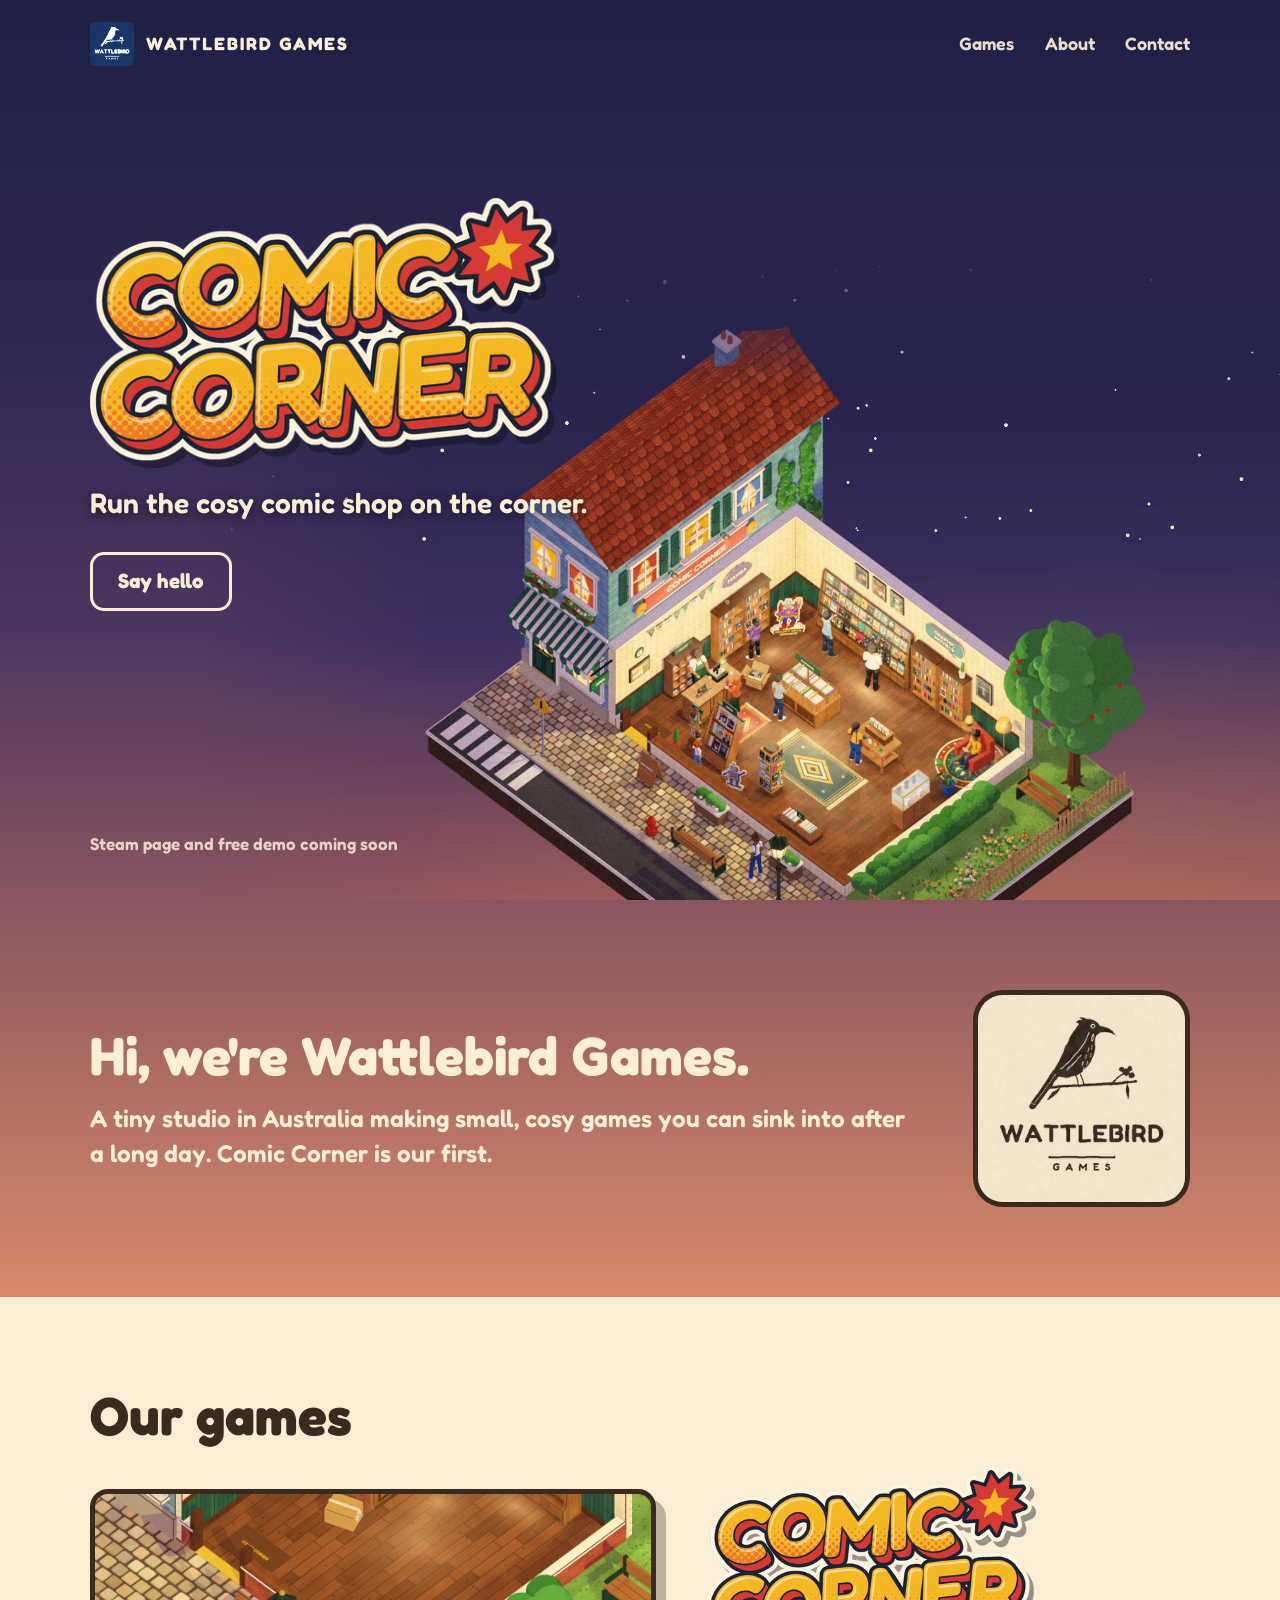
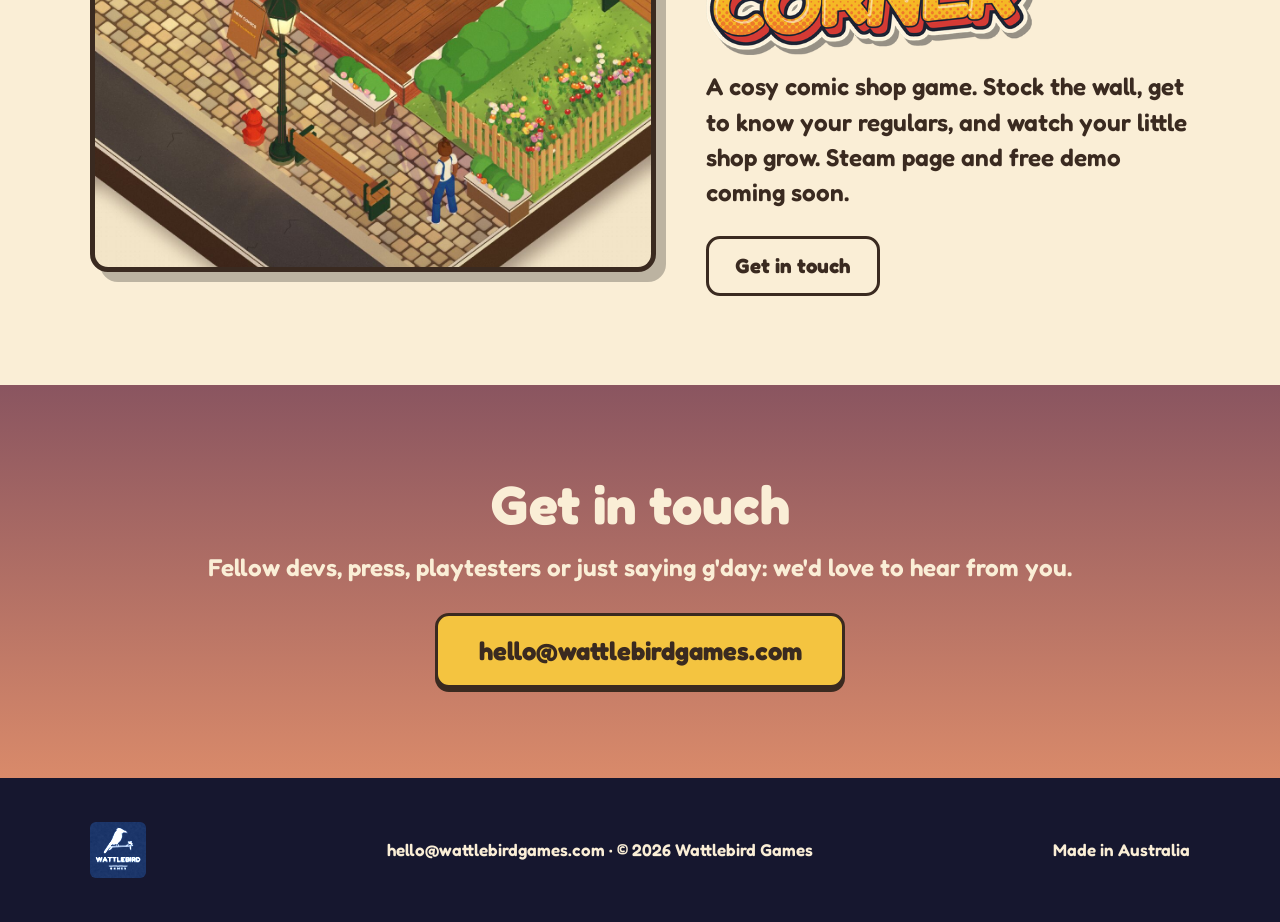
==== index.html @ 13a26b25 "Launch home page for wattlebirdgames.com Co-Authored-By: Claude Opus 5.5 <noreply@anthropic.com> Cla" ====
<!doctype html>
<html lang="en-AU">
<head>
<meta charset="utf-8"><meta name="viewport" content="width=device-width,initial-scale=1"><meta name="theme-color" content="#1e2044">
<title>Wattlebird Games</title>
<meta name="description" content="Wattlebird Games is a tiny studio in Australia making small, cosy games. Our first is Comic Corner, a cosy comic shop game.">
<meta property="og:title" content="Wattlebird Games"><meta property="og:description" content="Small, cosy games from a tiny studio in Australia."><meta property="og:image" content="https://wattlebirdgames.com/img/dusk.jpg">
<link rel="icon" href="img/favicon.png"><link rel="stylesheet" href="css/site.css">
</head>
<body>
<a class="skip" href="#main">Skip to content</a>
<nav class="top" aria-label="Main">
  <a class="brand" href="index.html"><img src="img/mark.png" alt=""><span>WATTLEBIRD GAMES</span></a>
  <div class="links"><a href="#games">Games</a><a href="#about">About</a><a class="hide-sm" href="#" data-discord>Discord</a><a href="#contact">Contact</a></div>
</nav>
<header class="hero">
  <div class="t">
    <img class="logo" src="img/cc-logo.png" alt="Comic Corner" width="480" height="276">
    <p>Run the cosy comic shop on the corner.</p>
    <div class="btns"><a class="btn" href="#" data-discord>Join our Discord</a><a class="btn ghost" href="mailto:hello@wattlebirdgames.com">Say hello</a></div>
  </div>
  <img class="art" src="img/dusk.jpg" alt="The Comic Corner shop at dusk, cut away to show customers browsing inside" width="1600" height="900">
  <div class="note">Steam page and free demo coming soon</div>
</header>
<main id="main">
<section class="warm" id="about">
  <div class="about wide">
    <div><h2>Hi, we're Wattlebird Games.</h2><p class="lead">A tiny studio in Australia making small, cosy games you can sink into after a long day. Comic Corner is our first.</p></div>
    <img class="badge" src="img/mark.png" alt="Wattlebird Games logo" width="256" height="256">
  </div>
</section>
<section class="cream" id="games">
  <div class="wide">
    <h2>Our games</h2>
    <div class="game-card">
      <div class="frame"><img src="img/ours-street.jpg" alt="The street corner outside the shop" loading="lazy"></div>
      <div class="info">
        <img class="logo" src="img/cc-logo.png" alt="Comic Corner" loading="lazy">
        <p class="lead">A cosy comic shop game. Stock the wall, get to know your regulars, and watch your little shop grow. Steam page and free demo coming soon.</p>
        <div class="btns"><a class="btn" href="#" data-discord>Follow along on Discord</a><a class="btn ghost-ink" href="mailto:hello@wattlebirdgames.com">Get in touch</a></div>
      </div>
    </div>
  </div>
</section>
<section class="warm" id="contact">
  <div class="wide cta">
    <h2>Get in touch</h2>
    <p class="lead">Fellow devs, press, playtesters or just saying g'day: we'd love to hear from you.</p>
    <div class="btns" style="justify-content:center"><a class="btn big" href="mailto:hello@wattlebirdgames.com">hello@wattlebirdgames.com</a><a class="btn ghost big" href="#" data-discord>Discord</a></div>
  </div>
</section>
</main>
<footer>
  <img src="img/mark.png" alt="Wattlebird Games">
  <span><a href="mailto:hello@wattlebirdgames.com">hello@wattlebirdgames.com</a> · © <span data-year>2026</span> Wattlebird Games</span>
  <span>Made in Australia</span>
</footer>
<script src="js/site.js"></script>
</body>
</html>
---- css/site.css ----
/* Wattlebird Games website — look A "Night on the corner" */
@font-face{font-family:Fr;src:url(../fonts/Fredoka-SemiBold.ttf) format("truetype");font-display:swap}
@font-face{font-family:FrB;src:url(../fonts/Fredoka-Bold.ttf) format("truetype");font-display:swap}

:root{
  --cream:#FAEED6; --yel:#F4C440; --ink:#3A2A20;
  --night:#1e2044; --night2:#2f2853; --plum:#4c365f; --rose:#96565c; --peach:#d98a6a;
  --foot:#16172f;
  --pad:clamp(20px,7vw,120px);
}
*{box-sizing:border-box;margin:0;padding:0}
html{scroll-behavior:smooth;-webkit-text-size-adjust:100%}
body{font-family:Fr,system-ui,sans-serif;background:var(--night);color:var(--cream);line-height:1.4;overflow-x:hidden}
img{max-width:100%;height:auto;display:block}
a{color:inherit}
.skip{position:absolute;left:-999px;top:8px;background:var(--yel);color:var(--ink);padding:8px 14px;border-radius:10px;z-index:9}
.skip:focus{left:8px}

/* Buttons */
.btn{display:inline-block;font-family:FrB;font-size:clamp(17px,1.6vw,22px);padding:.6em 1.25em;border-radius:14px;
  background:var(--yel);color:var(--ink);border:3px solid var(--ink);text-decoration:none;
  box-shadow:0 4px 0 var(--ink);transition:transform .12s ease,box-shadow .12s ease}
.btn:hover{transform:translateY(-2px);box-shadow:0 6px 0 var(--ink)}
.btn:active{transform:translateY(2px);box-shadow:0 2px 0 var(--ink)}
.btn:focus-visible,a:focus-visible{outline:3px solid var(--yel);outline-offset:3px}
.btn.ghost{background:transparent;color:var(--cream);border-color:var(--cream);box-shadow:none}
.btn.ghost-ink{background:transparent;box-shadow:none}
.btn.big{font-size:clamp(20px,2vw,28px);padding:.65em 1.6em}
.btns{display:flex;flex-wrap:wrap;gap:12px}

/* Nav */
nav.top{position:absolute;inset:0 0 auto 0;z-index:5;display:flex;justify-content:space-between;align-items:center;
  gap:16px;padding:22px var(--pad);font-size:clamp(15px,1.4vw,20px)}
nav.top .brand{display:flex;align-items:center;gap:12px;font-family:FrB;letter-spacing:2px;text-decoration:none;white-space:nowrap}
nav.top .brand img{height:44px;width:44px;border-radius:6px;filter:invert(1) brightness(2)}
nav.top .links{display:flex;align-items:center;gap:clamp(14px,2.4vw,34px)}
nav.top .links a{text-decoration:none;opacity:.92}
nav.top .links a:hover{opacity:1;text-decoration:underline;text-underline-offset:4px}
nav.top .links .btn{font-size:16px;padding:7px 14px;box-shadow:0 3px 0 var(--ink);opacity:1}
nav.top .links .btn:hover{text-decoration:none}

/* Hero */
.hero{position:relative;min-height:min(900px,100vh);
  background:linear-gradient(#1f1f45 0%,#2f2853 38%,#4c365f 70%,#8a5560 100%);overflow:hidden}
.hero .art{position:absolute;right:-6vw;bottom:0;width:min(1380px,90vw);
  --mx:linear-gradient(90deg,transparent 0,#000 20%);--my:linear-gradient(transparent 0,#000 22%);
  -webkit-mask-image:var(--mx),var(--my);mask-image:var(--mx),var(--my);-webkit-mask-composite:source-in;mask-composite:intersect}
.hero .t{position:relative;z-index:2;padding:clamp(150px,22vh,220px) var(--pad) 0;max-width:calc(520px + 2 * var(--pad))}
.hero .logo{width:min(470px,100%)}
.hero p{font-size:clamp(22px,2.2vw,30px);margin:16px 0 28px;text-shadow:0 2px 10px #0008}
.hero .note{position:absolute;left:var(--pad);bottom:44px;font-size:17px;opacity:.85;z-index:2}

/* Sections */
section{padding:clamp(56px,7vw,90px) var(--pad);position:relative}
.warm{background:linear-gradient(#8a5560,#d98a6a)}
.cream{background:var(--cream);color:var(--ink)}
h2{font-family:FrB;font-size:clamp(34px,4.2vw,56px);line-height:1.1;margin-bottom:16px}
h3{font-family:FrB;font-size:clamp(28px,3vw,40px);line-height:1.15;margin-bottom:10px}
.lead{font-size:clamp(18px,1.9vw,26px);line-height:1.45;max-width:880px}
.frame{border:5px solid var(--ink);border-radius:18px;overflow:hidden;box-shadow:10px 10px 0 #00000040;background:var(--ink)}
.frame img{width:100%;height:100%;object-fit:cover}
.wide{max-width:1200px;margin:0 auto}

/* Home: about + games */
.about{display:flex;gap:clamp(30px,5vw,70px);align-items:center}
.about > div{flex:1}
.about .badge{width:clamp(150px,17vw,230px);border-radius:30px;border:5px solid var(--ink);flex:none}
.game-card{display:flex;gap:clamp(28px,4vw,50px);align-items:center;margin-top:20px}
.game-card .frame{flex:1.15;aspect-ratio:620/420}
.game-card .info{flex:1}
.game-card .info .logo{width:min(330px,80%)}
.game-card .info .lead{margin:14px 0 26px}

/* Game page */
.trailer{position:relative;max-width:1000px;margin:0 auto;aspect-ratio:16/9}
.trailer img{filter:brightness(.75)}
.trailer .play{position:absolute;left:50%;top:50%;transform:translate(-50%,-50%);width:clamp(76px,9vw,120px);aspect-ratio:1;
  border-radius:50%;background:var(--yel);border:5px solid var(--ink);display:grid;place-items:center;color:var(--ink);font-size:clamp(30px,3.6vw,50px);padding-left:.12em}
.cap{font-size:clamp(16px,1.6vw,22px);margin-top:14px;text-align:center}
.three{display:grid;grid-template-columns:repeat(3,1fr);gap:28px;margin-top:30px}
.three .frame{aspect-ratio:16/9;background:var(--cream)}
.feat{display:flex;gap:clamp(28px,4.5vw,60px);align-items:center;margin:clamp(36px,5vw,50px) 0}
.feat.flip{flex-direction:row-reverse}
.feat .frame{flex:1.3;aspect-ratio:640/380}
.feat > div:last-child{flex:1}
.cta{text-align:center}
.cta .logo{width:min(380px,80%);margin:0 auto}
.cta .lead{margin:14px auto 28px}

/* Footer */
footer{background:var(--foot);padding:44px var(--pad);display:flex;justify-content:space-between;align-items:center;gap:20px;font-size:17px;flex-wrap:wrap}
footer img{height:56px;width:56px;border-radius:6px;filter:invert(1) brightness(2)}
footer a{text-decoration:none}
footer a:hover{text-decoration:underline}

@media (max-width:1250px) and (min-width:1001px){.hero .art{width:80vw;right:-8vw}}
/* Tablet */
@media (max-width:1000px){
  .hero{min-height:0;padding-bottom:0}
  .hero .t{max-width:none;padding-top:120px}
  .hero .art{position:relative;width:100%;aspect-ratio:4/3;object-fit:cover;object-position:58% 85%;margin-top:10px;--mx:linear-gradient(90deg,transparent 0,#000 12%,#000 88%,transparent);--my:linear-gradient(transparent 0,#000 20%)}
  .hero .note{position:relative;left:auto;bottom:auto;padding:0 var(--pad) 26px;margin-top:-8px}
}
/* Phone */
@media (max-width:720px){
  nav.top{padding:16px 20px}
  nav.top .brand span{display:none}
  nav.top .links{gap:16px;font-size:15px}
  nav.top .links .hide-sm{display:none}
  .hero .t{padding-top:96px;text-align:center}
  .hero .logo{margin:0 auto;width:min(340px,90%)}
  .hero .btns{justify-content:center}
  .hero .note{text-align:center}
  .about{flex-direction:column-reverse;text-align:center}
  .about .badge{width:120px;border-radius:20px;border-width:4px}
  .about .lead{margin:0 auto}
  .game-card,.feat,.feat.flip{flex-direction:column;align-items:stretch}
  .game-card .frame,.feat .frame{flex:none;width:100%}
  .three{grid-template-columns:1fr;gap:22px}
  .frame{box-shadow:6px 6px 0 #00000040;border-width:4px}
  footer{flex-direction:column;text-align:center}
}
@media (prefers-reduced-motion:reduce){*{transition:none!important;scroll-behavior:auto!important}}
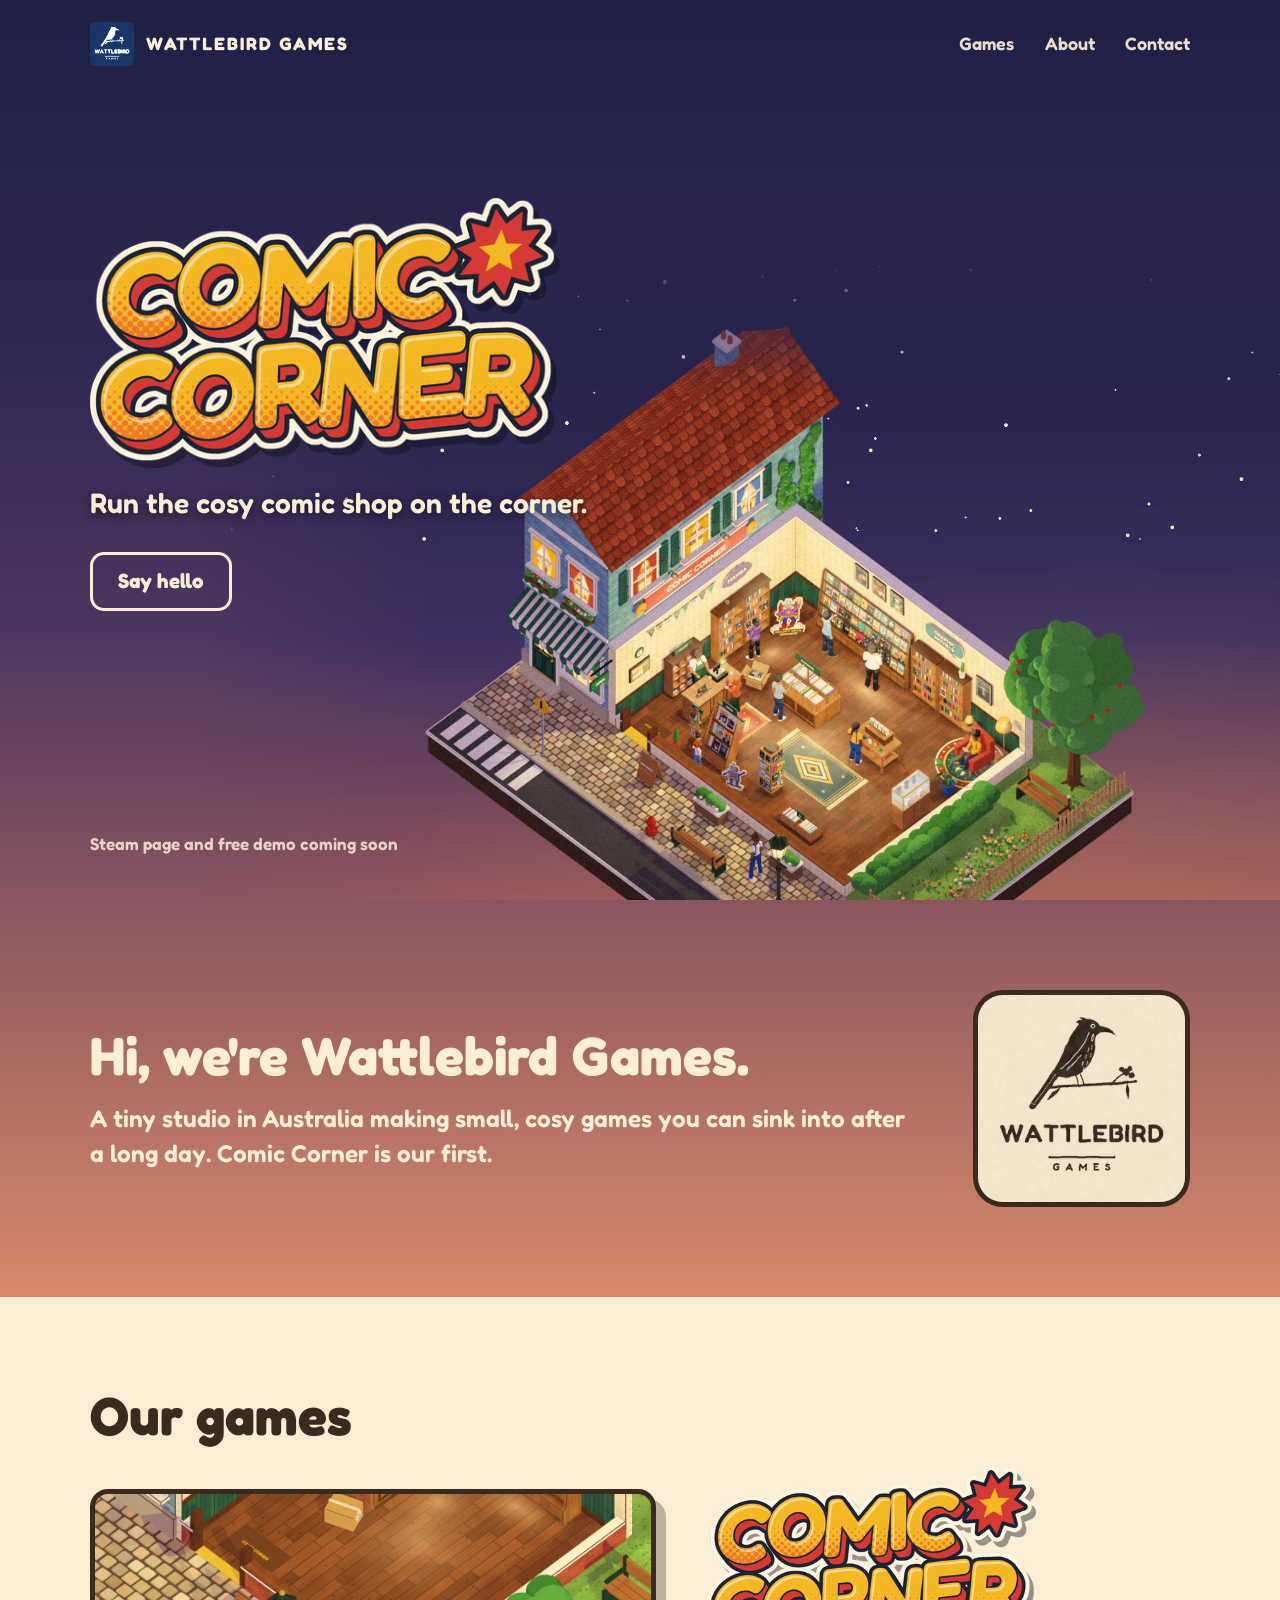
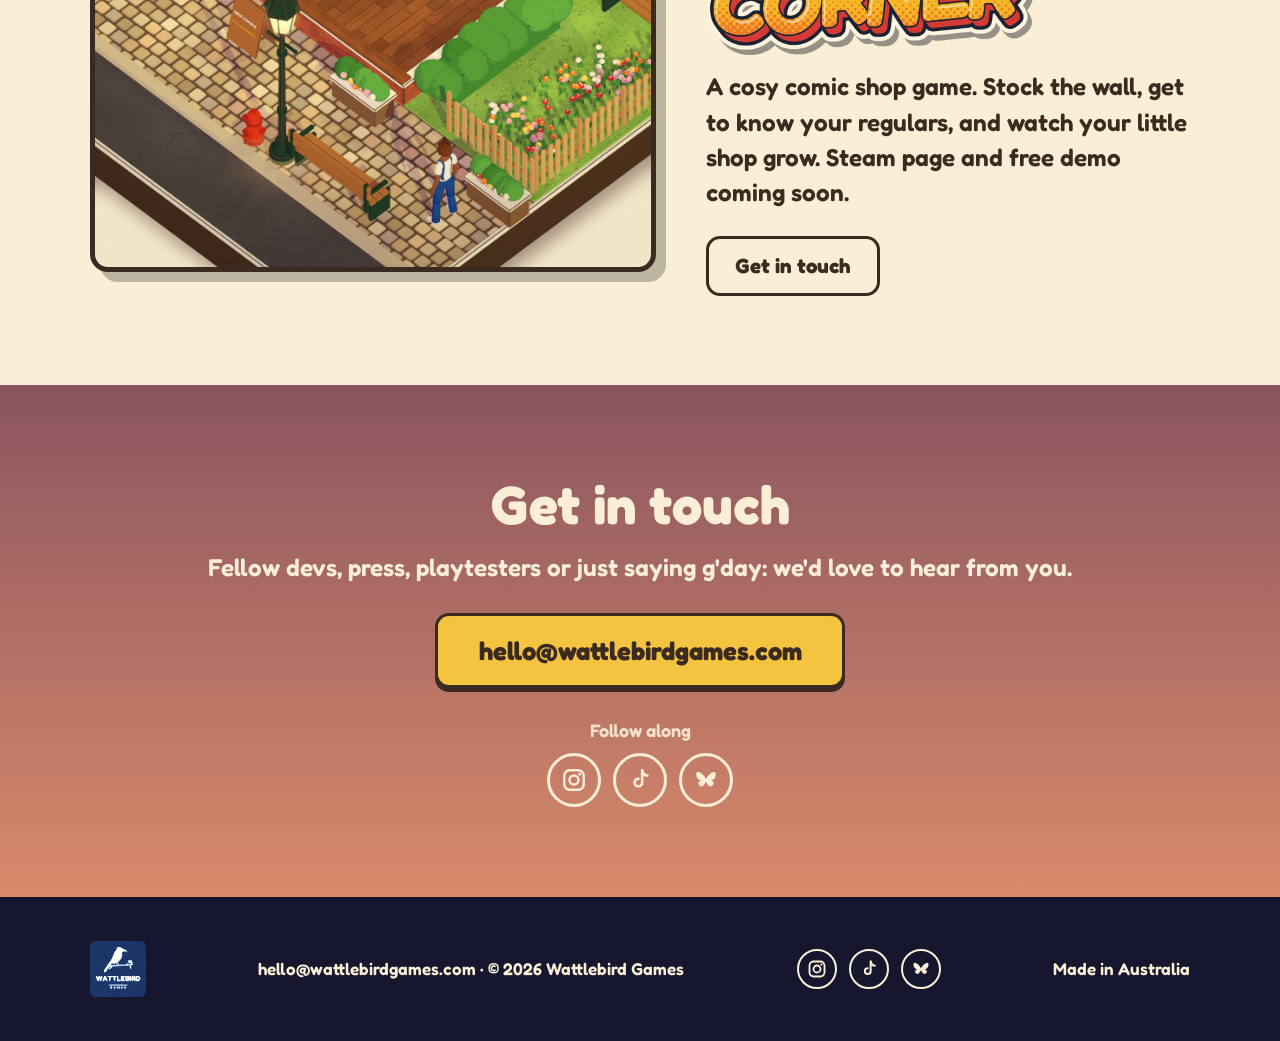
==== commit 2089a85f: "Add Instagram, TikTok and Bluesky links Co-Authored-By: Claude Opus 5.5 <noreply@anthropic.com> Clau" ====
--- a/index.html
+++ b/index.html
@@ -47,12 +47,15 @@
     <h2>Get in touch</h2>
     <p class="lead">Fellow devs, press, playtesters or just saying g'day: we'd love to hear from you.</p>
     <div class="btns" style="justify-content:center"><a class="btn big" href="mailto:hello@wattlebirdgames.com">hello@wattlebirdgames.com</a><a class="btn ghost big" href="#" data-discord>Discord</a></div>
+    <p class="follow">Follow along</p>
+    <div class="socials big"><a href="https://www.instagram.com/wattlebirdgames/" target="_blank" rel="noopener" aria-label="Wattlebird Games on Instagram" title="Instagram"><svg viewBox="0 0 24 24" aria-hidden="true"><rect x="3" y="3" width="18" height="18" rx="5" fill="none" stroke="currentColor" stroke-width="2.2"/><circle cx="12" cy="12" r="4.2" fill="none" stroke="currentColor" stroke-width="2.2"/><circle cx="17.3" cy="6.7" r="1.3" fill="currentColor"/></svg></a><a href="https://www.tiktok.com/@wattlebirdgames" target="_blank" rel="noopener" aria-label="Wattlebird Games on TikTok" title="TikTok"><svg viewBox="0 0 24 24" aria-hidden="true"><path d="M14 3v11.5a3.5 3.5 0 1 1-3.5-3.5" fill="none" stroke="currentColor" stroke-width="2.4" stroke-linecap="round"/><path d="M14 3c.4 2.8 2.2 4.6 5 5" fill="none" stroke="currentColor" stroke-width="2.4" stroke-linecap="round"/></svg></a><a href="https://bsky.app/profile/wattlebirdgames.bsky.social" target="_blank" rel="noopener" aria-label="Wattlebird Games on Bluesky" title="Bluesky"><svg viewBox="0 0 24 24" aria-hidden="true"><path d="M12 11C10 7 6.5 4.5 4.5 4.5 3 4.5 3 6 3 7c0 1.5.8 5 4.5 5.5C5 13 4 15 6 17c2.5 2.5 4.5-.5 6-3.5 1.5 3 3.5 6 6 3.5 2-2 1-4-1.5-4.5C20.2 12 21 8.5 21 7c0-1 0-2.5-1.5-2.5-2 0-5.5 2.5-7.5 6.5z" fill="currentColor"/></svg></a></div>
   </div>
 </section>
 </main>
 <footer>
   <img src="img/mark.png" alt="Wattlebird Games">
   <span><a href="mailto:hello@wattlebirdgames.com">hello@wattlebirdgames.com</a> · © <span data-year>2026</span> Wattlebird Games</span>
+  <div class="socials"><a href="https://www.instagram.com/wattlebirdgames/" target="_blank" rel="noopener" aria-label="Wattlebird Games on Instagram" title="Instagram"><svg viewBox="0 0 24 24" aria-hidden="true"><rect x="3" y="3" width="18" height="18" rx="5" fill="none" stroke="currentColor" stroke-width="2.2"/><circle cx="12" cy="12" r="4.2" fill="none" stroke="currentColor" stroke-width="2.2"/><circle cx="17.3" cy="6.7" r="1.3" fill="currentColor"/></svg></a><a href="https://www.tiktok.com/@wattlebirdgames" target="_blank" rel="noopener" aria-label="Wattlebird Games on TikTok" title="TikTok"><svg viewBox="0 0 24 24" aria-hidden="true"><path d="M14 3v11.5a3.5 3.5 0 1 1-3.5-3.5" fill="none" stroke="currentColor" stroke-width="2.4" stroke-linecap="round"/><path d="M14 3c.4 2.8 2.2 4.6 5 5" fill="none" stroke="currentColor" stroke-width="2.4" stroke-linecap="round"/></svg></a><a href="https://bsky.app/profile/wattlebirdgames.bsky.social" target="_blank" rel="noopener" aria-label="Wattlebird Games on Bluesky" title="Bluesky"><svg viewBox="0 0 24 24" aria-hidden="true"><path d="M12 11C10 7 6.5 4.5 4.5 4.5 3 4.5 3 6 3 7c0 1.5.8 5 4.5 5.5C5 13 4 15 6 17c2.5 2.5 4.5-.5 6-3.5 1.5 3 3.5 6 6 3.5 2-2 1-4-1.5-4.5C20.2 12 21 8.5 21 7c0-1 0-2.5-1.5-2.5-2 0-5.5 2.5-7.5 6.5z" fill="currentColor"/></svg></a></div>
   <span>Made in Australia</span>
 </footer>
 <script src="js/site.js"></script>
--- a/css/site.css
+++ b/css/site.css
@@ -121,3 +121,11 @@
   footer{flex-direction:column;text-align:center}
 }
 @media (prefers-reduced-motion:reduce){*{transition:none!important;scroll-behavior:auto!important}}
+
+.follow{margin:30px 0 10px;font-size:18px;opacity:.9}
+.socials{display:flex;gap:12px;justify-content:center;align-items:center}
+.socials a{display:inline-flex;width:40px;height:40px;border-radius:50%;align-items:center;justify-content:center;color:var(--cream);border:2px solid currentColor;transition:transform .15s}
+.socials a:hover{transform:translateY(-2px)}
+.socials svg{width:20px;height:20px}
+.socials.big a{width:54px;height:54px;border-width:3px}
+.socials.big svg{width:26px;height:26px}
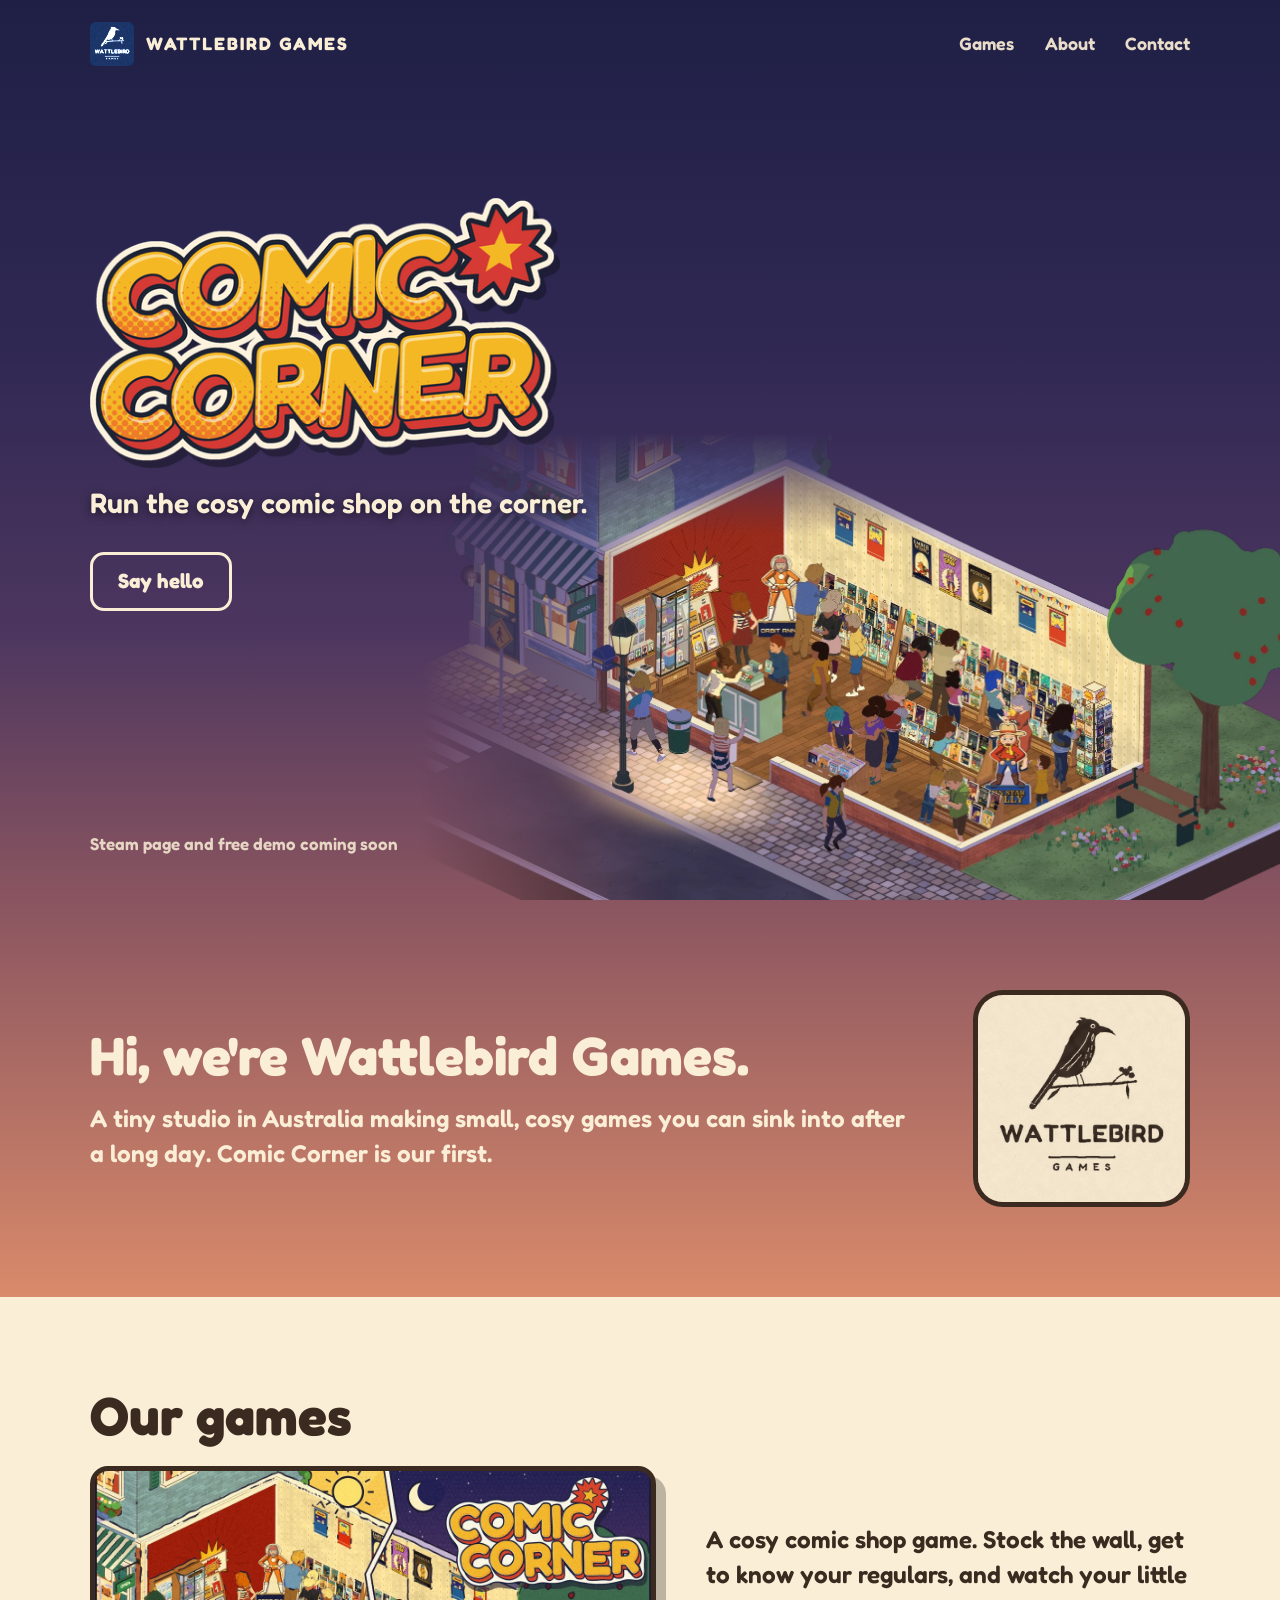
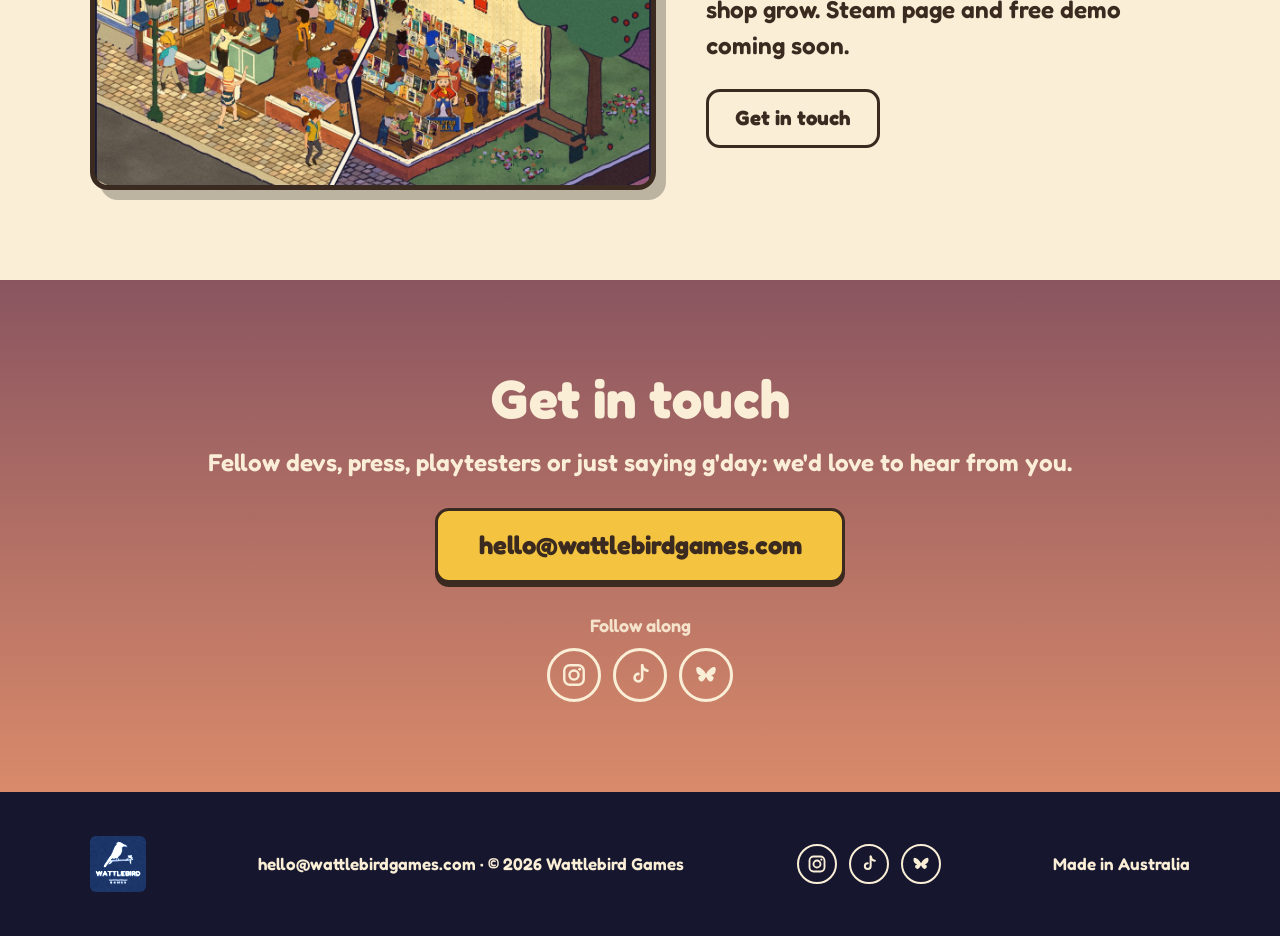
==== commit 41d5cf95: "Swap in new hand-drawn shop art and Steam capsule Co-Authored-By: Claude Opus 5.5 <noreply@anthropic" ====
--- a/index.html
+++ b/index.html
@@ -4,7 +4,7 @@
 <meta charset="utf-8"><meta name="viewport" content="width=device-width,initial-scale=1"><meta name="theme-color" content="#1e2044">
 <title>Wattlebird Games</title>
 <meta name="description" content="Wattlebird Games is a tiny studio in Australia making small, cosy games. Our first is Comic Corner, a cosy comic shop game.">
-<meta property="og:title" content="Wattlebird Games"><meta property="og:description" content="Small, cosy games from a tiny studio in Australia."><meta property="og:image" content="https://wattlebirdgames.com/img/dusk.jpg">
+<meta property="og:title" content="Wattlebird Games"><meta property="og:description" content="Small, cosy games from a tiny studio in Australia."><meta property="og:image" content="https://wattlebirdgames.com/img/og-comic-corner.jpg">
 <link rel="icon" href="img/favicon.png"><link rel="stylesheet" href="css/site.css">
 </head>
 <body>
@@ -19,7 +19,7 @@
     <p>Run the cosy comic shop on the corner.</p>
     <div class="btns"><a class="btn" href="#" data-discord>Join our Discord</a><a class="btn ghost" href="mailto:hello@wattlebirdgames.com">Say hello</a></div>
   </div>
-  <img class="art" src="img/dusk.jpg" alt="The Comic Corner shop at dusk, cut away to show customers browsing inside" width="1600" height="900">
+  <img class="art" src="img/hero-shop-dusk.webp" alt="The Comic Corner shop at dusk, cut away to show a crowd of customers browsing the comic wall" width="1800" height="940">
   <div class="note">Steam page and free demo coming soon</div>
 </header>
 <main id="main">
@@ -33,9 +33,9 @@
   <div class="wide">
     <h2>Our games</h2>
     <div class="game-card">
-      <div class="frame"><img src="img/ours-street.jpg" alt="The street corner outside the shop" loading="lazy"></div>
+      <div class="frame capsule"><img src="img/capsule-comic-corner.jpg" alt="Comic Corner: a busy comic shop by day and by night" loading="lazy" width="1232" height="706"></div>
       <div class="info">
-        <img class="logo" src="img/cc-logo.png" alt="Comic Corner" loading="lazy">
+        <h3 class="sr">Comic Corner</h3>
         <p class="lead">A cosy comic shop game. Stock the wall, get to know your regulars, and watch your little shop grow. Steam page and free demo coming soon.</p>
         <div class="btns"><a class="btn" href="#" data-discord>Follow along on Discord</a><a class="btn ghost-ink" href="mailto:hello@wattlebirdgames.com">Get in touch</a></div>
       </div>
--- a/css/site.css
+++ b/css/site.css
@@ -129,3 +129,7 @@
 .socials svg{width:20px;height:20px}
 .socials.big a{width:54px;height:54px;border-width:3px}
 .socials.big svg{width:26px;height:26px}
+
+.game-card .frame.capsule{aspect-ratio:1232/706}
+.sr{position:absolute;width:1px;height:1px;overflow:hidden;clip:rect(0 0 0 0)}
+@media (min-width:1001px){.hero .art{width:min(1240px,70vw);right:-3vw;--mx:linear-gradient(90deg,transparent 0,#000 28%)}}
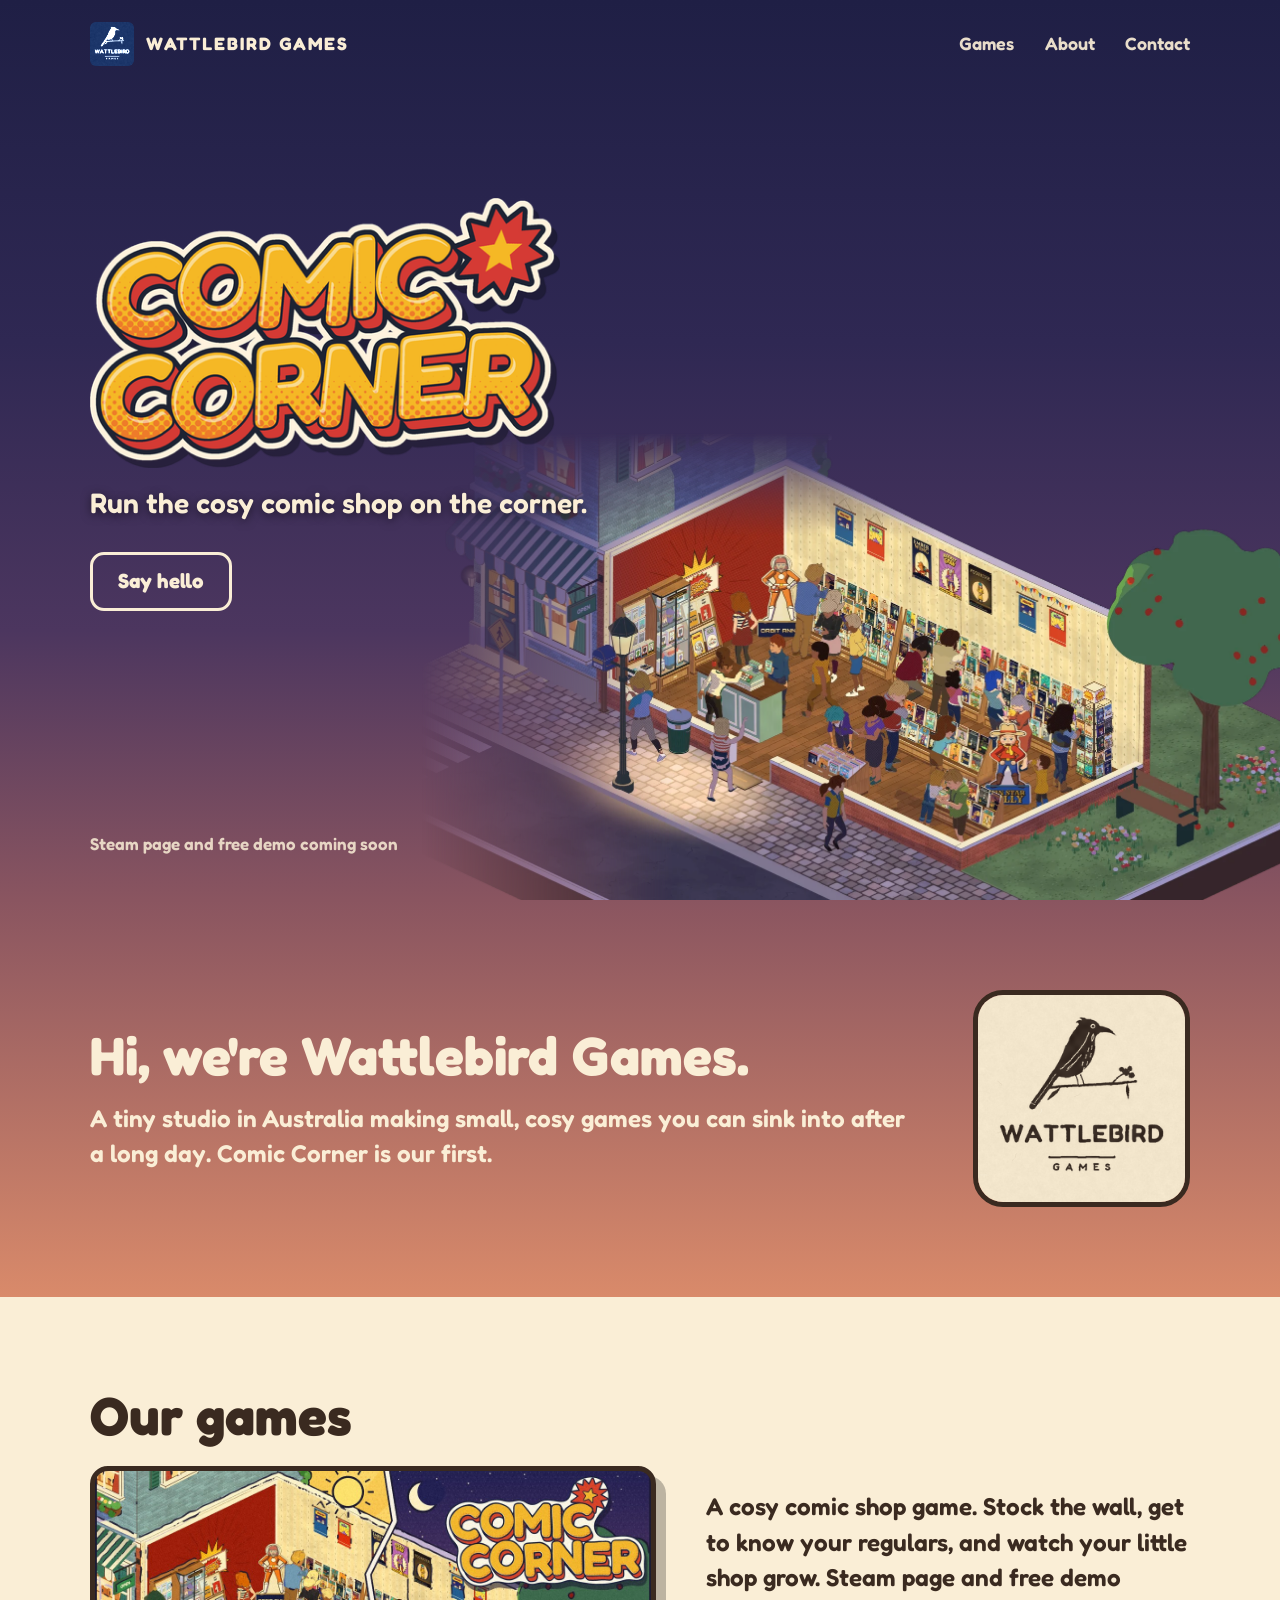
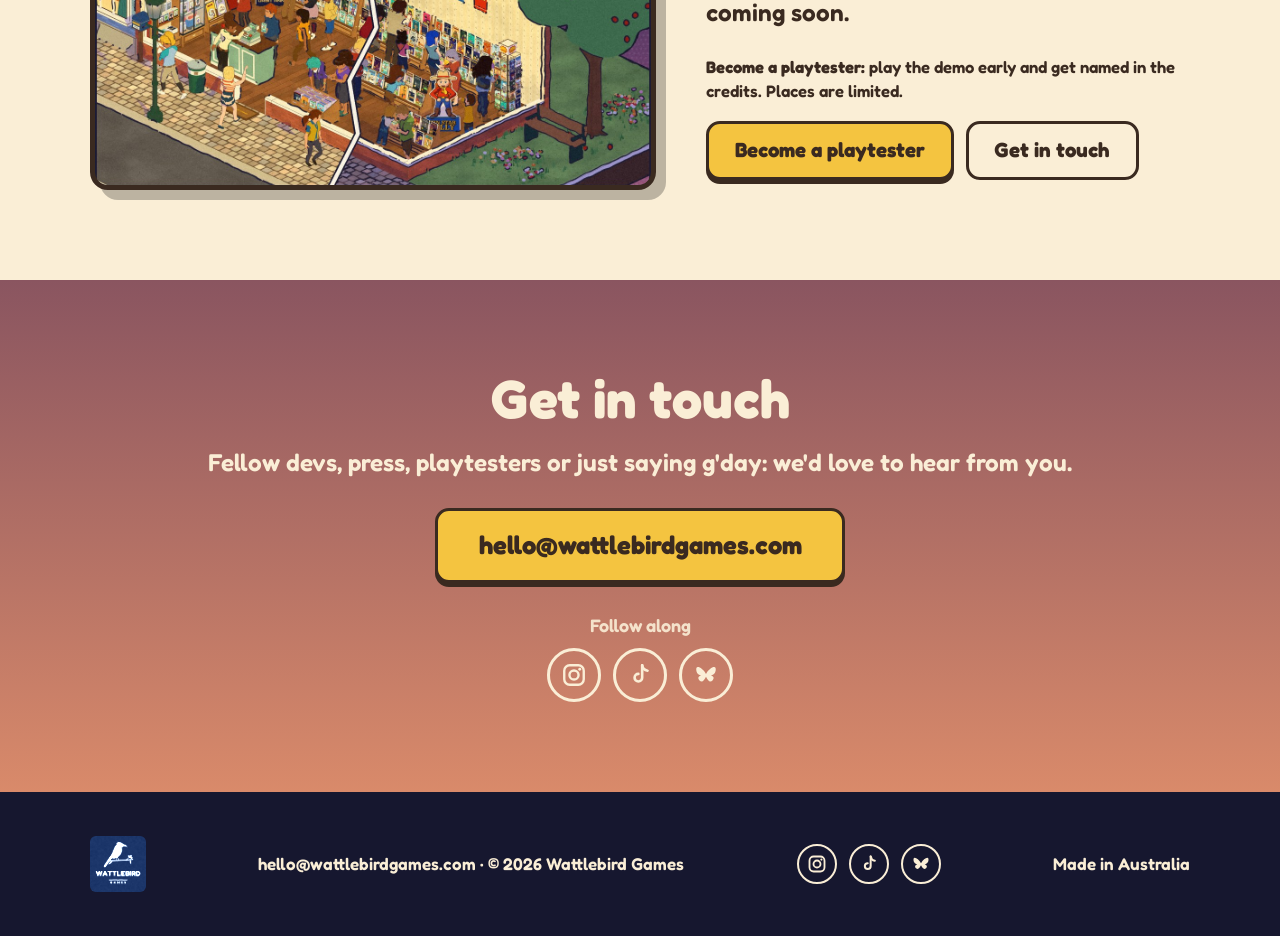
==== commit f2efded1: "Add Become a playtester button to home page Co-Authored-By: Claude Opus 5.5 <noreply@anthropic.com> " ====
--- a/index.html
+++ b/index.html
@@ -37,7 +37,8 @@
       <div class="info">
         <h3 class="sr">Comic Corner</h3>
         <p class="lead">A cosy comic shop game. Stock the wall, get to know your regulars, and watch your little shop grow. Steam page and free demo coming soon.</p>
-        <div class="btns"><a class="btn" href="#" data-discord>Follow along on Discord</a><a class="btn ghost-ink" href="mailto:hello@wattlebirdgames.com">Get in touch</a></div>
+        <p class="playtest"><b>Become a playtester:</b> play the demo early and get named in the credits. Places are limited.</p>
+        <div class="btns"><a class="btn" href="https://docs.google.com/forms/d/e/1FAIpQLSfuAGHpLEdJkSr7bj7zB9c6hjdYOWPPjjxjx5vicbKO80FxpA/viewform" target="_blank" rel="noopener">Become a playtester</a><a class="btn" href="#" data-discord>Follow along on Discord</a><a class="btn ghost-ink" href="mailto:hello@wattlebirdgames.com">Get in touch</a></div>
       </div>
     </div>
   </div>
--- a/css/site.css
+++ b/css/site.css
@@ -133,3 +133,5 @@
 .game-card .frame.capsule{aspect-ratio:1232/706}
 .sr{position:absolute;width:1px;height:1px;overflow:hidden;clip:rect(0 0 0 0)}
 @media (min-width:1001px){.hero .art{width:min(1240px,70vw);right:-3vw;--mx:linear-gradient(90deg,transparent 0,#000 28%)}}
+.game-card .info .playtest{margin:0 0 18px;font-size:clamp(16px,1.3vw,19px)}
+.game-card .info .playtest b{font-family:FrB;font-weight:normal}
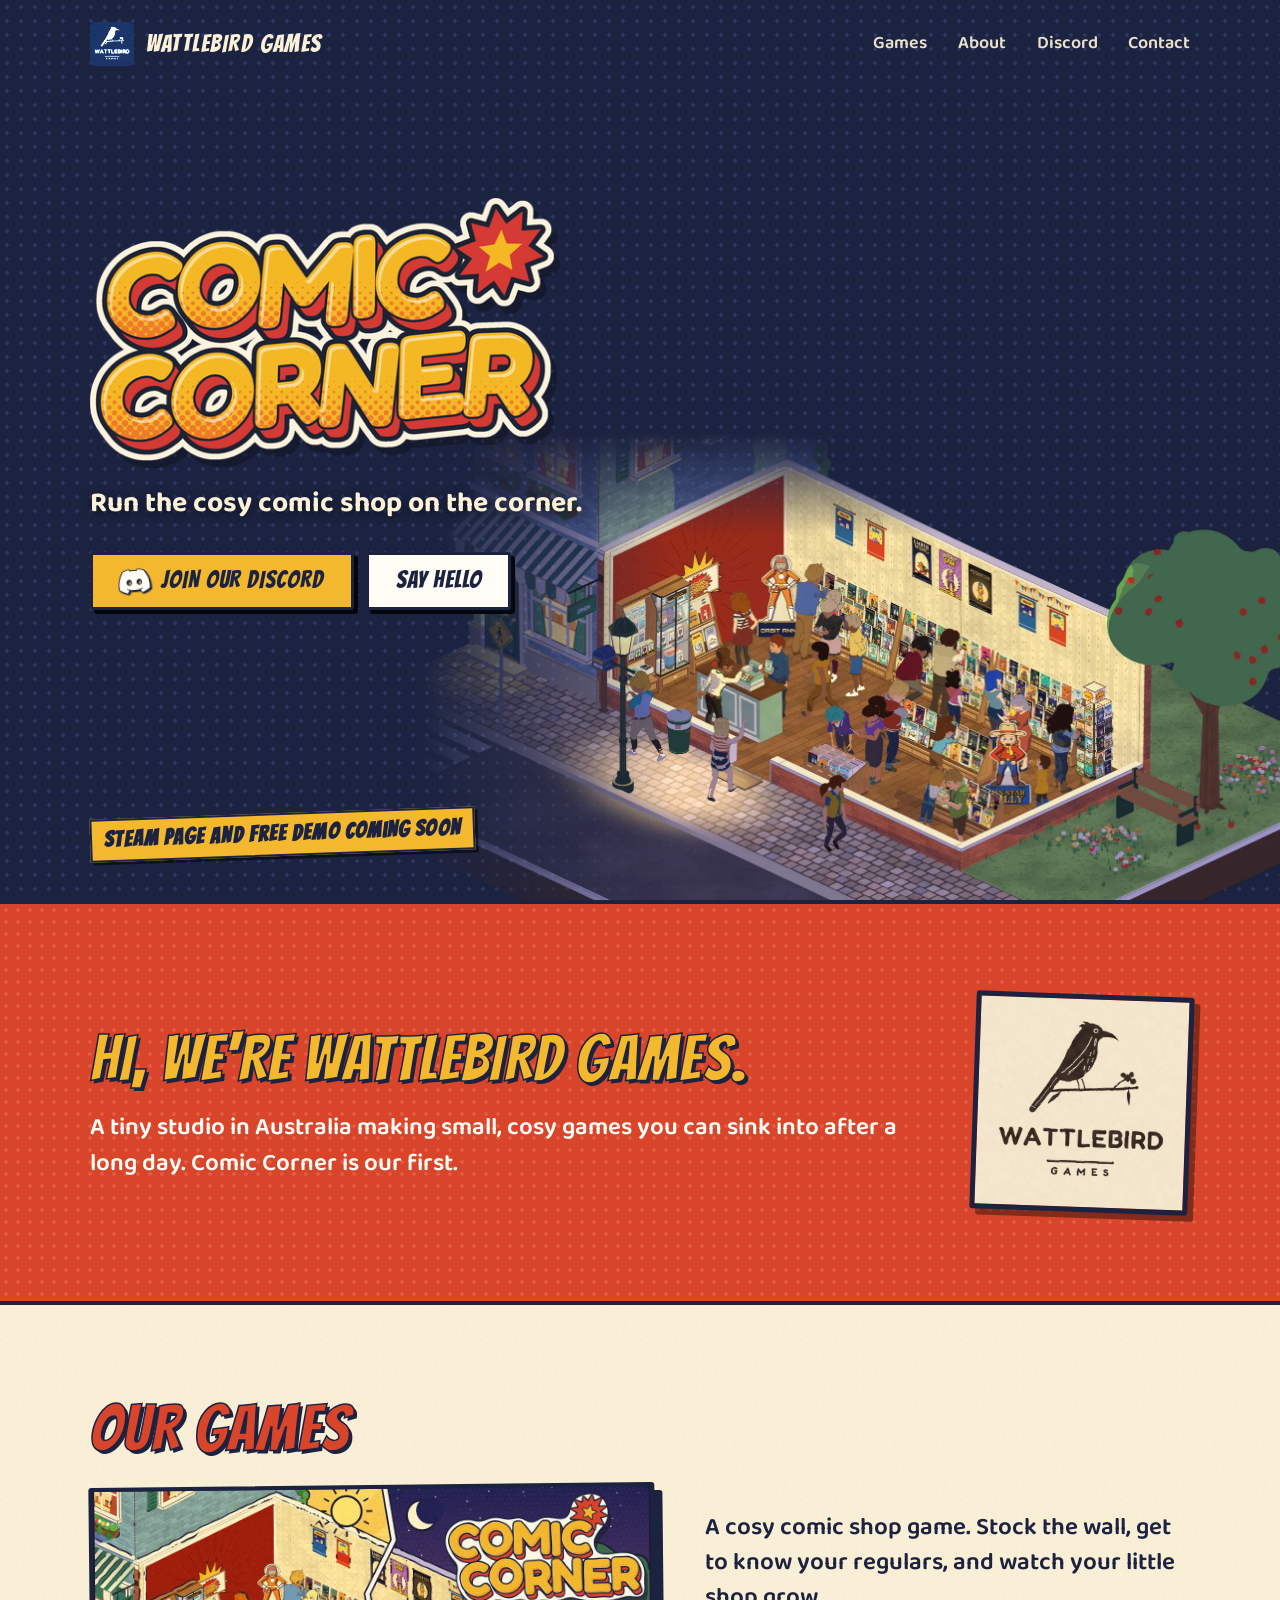
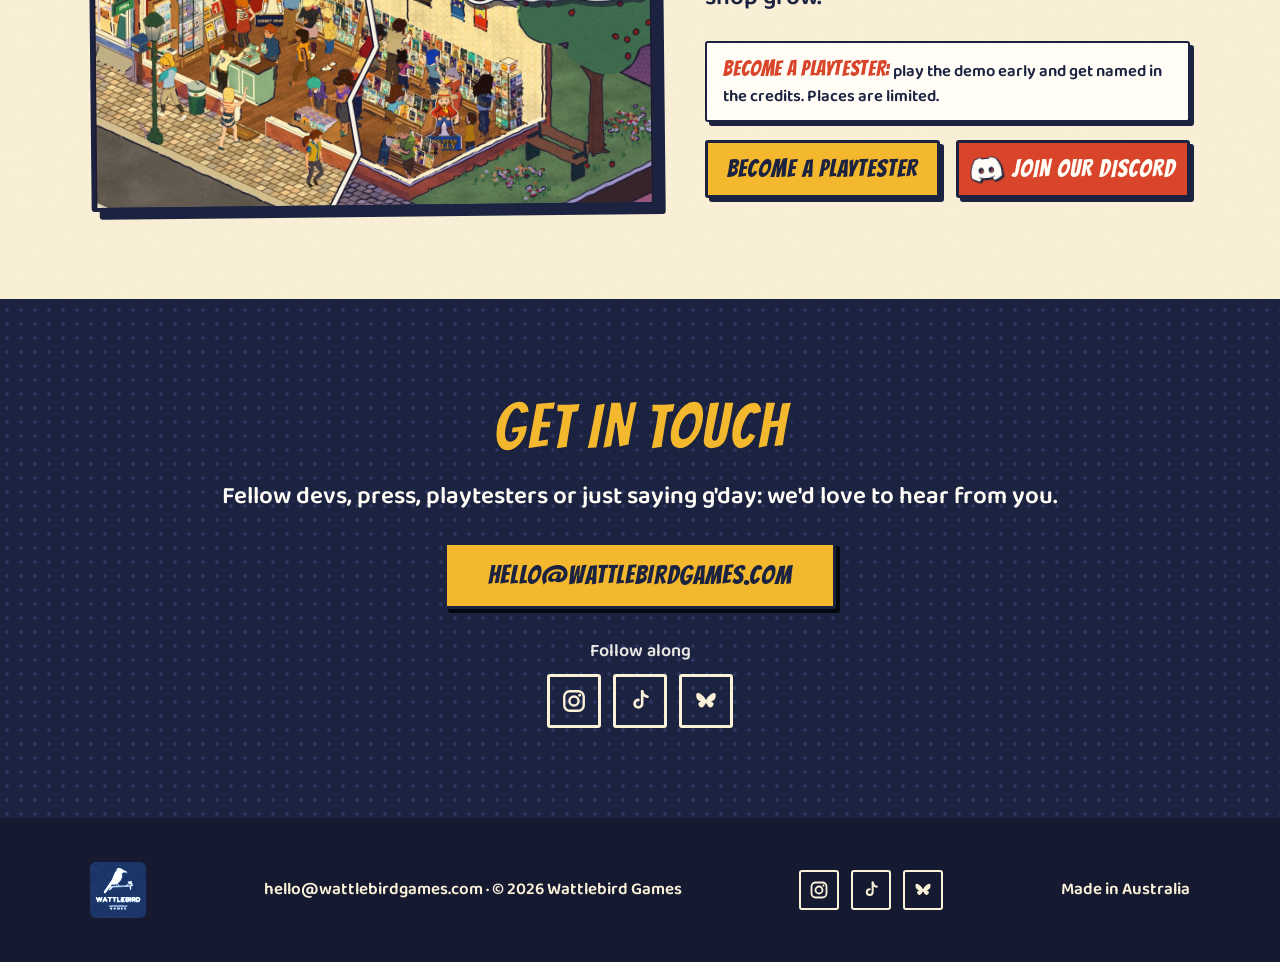
==== commit 7e503744: "Restyle home page with the game's Comic panel kit Drew picked A (game kit) on 23 Nov: Bangers + Balo" ====
--- a/index.html
+++ b/index.html
@@ -1,11 +1,11 @@
 <!doctype html>
 <html lang="en-AU">
 <head>
-<meta charset="utf-8"><meta name="viewport" content="width=device-width,initial-scale=1"><meta name="theme-color" content="#1e2044">
+<meta charset="utf-8"><meta name="viewport" content="width=device-width,initial-scale=1"><meta name="theme-color" content="#1c2340">
 <title>Wattlebird Games</title>
 <meta name="description" content="Wattlebird Games is a tiny studio in Australia making small, cosy games. Our first is Comic Corner, a cosy comic shop game.">
 <meta property="og:title" content="Wattlebird Games"><meta property="og:description" content="Small, cosy games from a tiny studio in Australia."><meta property="og:image" content="https://wattlebirdgames.com/img/og-comic-corner.jpg">
-<link rel="icon" href="img/favicon.png"><link rel="stylesheet" href="css/site.css">
+<link rel="icon" href="img/favicon.png"><link rel="preload" href="fonts/Bangers.ttf" as="font" type="font/ttf" crossorigin><link rel="stylesheet" href="css/site.css">
 </head>
 <body>
 <a class="skip" href="#main">Skip to content</a>
@@ -17,7 +17,7 @@
   <div class="t">
     <img class="logo" src="img/cc-logo.png" alt="Comic Corner" width="480" height="276">
     <p>Run the cosy comic shop on the corner.</p>
-    <div class="btns"><a class="btn" href="#" data-discord>Join our Discord</a><a class="btn ghost" href="mailto:hello@wattlebirdgames.com">Say hello</a></div>
+    <div class="btns"><a class="btn" href="#" data-discord><svg class="ico" viewBox="0 0 24 24" aria-hidden="true"><path d="M20.317 4.3698a19.7913 19.7913 0 00-4.8851-1.5152.0741.0741 0 00-.0785.0371c-.211.3753-.4447.8648-.6083 1.2495-1.8447-.2762-3.68-.2762-5.4868 0-.1636-.3933-.4058-.8742-.6177-1.2495a.077.077 0 00-.0785-.037 19.7363 19.7363 0 00-4.8852 1.515.0699.0699 0 00-.0321.0277C.5334 9.0458-.319 13.5799.0992 18.0578a.0824.0824 0 00.0312.0561c2.0528 1.5076 4.0413 2.4228 5.9929 3.0294a.0777.0777 0 00.0842-.0276c.4616-.6304.8731-1.2952 1.226-1.9942a.076.076 0 00-.0416-.1057c-.6528-.2476-1.2743-.5495-1.8722-.8923a.077.077 0 01-.0076-.1277c.1258-.0943.2517-.1923.3718-.2914a.0743.0743 0 01.0776-.0105c3.9278 1.7933 8.18 1.7933 12.0614 0a.0739.0739 0 01.0785.0095c.1202.099.246.1981.3728.2924a.077.077 0 01-.0066.1276 12.2986 12.2986 0 01-1.873.8914.0766.0766 0 00-.0407.1067c.3604.698.7719 1.3628 1.225 1.9932a.076.076 0 00.0842.0286c1.961-.6067 3.9495-1.5219 6.0023-3.0294a.077.077 0 00.0313-.0552c.5004-5.177-.8382-9.6739-3.5485-13.6604a.061.061 0 00-.0312-.0286zM8.02 15.3312c-1.1825 0-2.1569-1.0857-2.1569-2.419 0-1.3332.9555-2.4189 2.157-2.4189 1.2108 0 2.1757 1.0952 2.1568 2.419 0 1.3332-.9555 2.4189-2.1569 2.4189zm7.9748 0c-1.1825 0-2.1569-1.0857-2.1569-2.419 0-1.3332.9554-2.4189 2.1569-2.4189 1.2108 0 2.1757 1.0952 2.1568 2.419 0 1.3332-.946 2.4189-2.1568 2.4189Z"/></svg>Join our Discord</a><a class="btn ghost" href="mailto:hello@wattlebirdgames.com">Say hello</a></div>
   </div>
   <img class="art" src="img/hero-shop-dusk.webp" alt="The Comic Corner shop at dusk, cut away to show a crowd of customers browsing the comic wall" width="1800" height="940">
   <div class="note">Steam page and free demo coming soon</div>
@@ -36,9 +36,9 @@
       <div class="frame capsule"><img src="img/capsule-comic-corner.jpg" alt="Comic Corner: a busy comic shop by day and by night" loading="lazy" width="1232" height="706"></div>
       <div class="info">
         <h3 class="sr">Comic Corner</h3>
-        <p class="lead">A cosy comic shop game. Stock the wall, get to know your regulars, and watch your little shop grow. Steam page and free demo coming soon.</p>
+        <p class="lead">A cosy comic shop game. Stock the wall, get to know your regulars, and watch your little shop grow.</p>
         <p class="playtest"><b>Become a playtester:</b> play the demo early and get named in the credits. Places are limited.</p>
-        <div class="btns"><a class="btn" href="https://docs.google.com/forms/d/e/1FAIpQLSfuAGHpLEdJkSr7bj7zB9c6hjdYOWPPjjxjx5vicbKO80FxpA/viewform" target="_blank" rel="noopener">Become a playtester</a><a class="btn" href="#" data-discord>Follow along on Discord</a><a class="btn ghost-ink" href="mailto:hello@wattlebirdgames.com">Get in touch</a></div>
+        <div class="btns pair"><a class="btn" href="https://docs.google.com/forms/d/e/1FAIpQLSfuAGHpLEdJkSr7bj7zB9c6hjdYOWPPjjxjx5vicbKO80FxpA/viewform" target="_blank" rel="noopener">Become a playtester</a><a class="btn alt" href="#" data-discord><svg class="ico" viewBox="0 0 24 24" aria-hidden="true"><path d="M20.317 4.3698a19.7913 19.7913 0 00-4.8851-1.5152.0741.0741 0 00-.0785.0371c-.211.3753-.4447.8648-.6083 1.2495-1.8447-.2762-3.68-.2762-5.4868 0-.1636-.3933-.4058-.8742-.6177-1.2495a.077.077 0 00-.0785-.037 19.7363 19.7363 0 00-4.8852 1.515.0699.0699 0 00-.0321.0277C.5334 9.0458-.319 13.5799.0992 18.0578a.0824.0824 0 00.0312.0561c2.0528 1.5076 4.0413 2.4228 5.9929 3.0294a.0777.0777 0 00.0842-.0276c.4616-.6304.8731-1.2952 1.226-1.9942a.076.076 0 00-.0416-.1057c-.6528-.2476-1.2743-.5495-1.8722-.8923a.077.077 0 01-.0076-.1277c.1258-.0943.2517-.1923.3718-.2914a.0743.0743 0 01.0776-.0105c3.9278 1.7933 8.18 1.7933 12.0614 0a.0739.0739 0 01.0785.0095c.1202.099.246.1981.3728.2924a.077.077 0 01-.0066.1276 12.2986 12.2986 0 01-1.873.8914.0766.0766 0 00-.0407.1067c.3604.698.7719 1.3628 1.225 1.9932a.076.076 0 00.0842.0286c1.961-.6067 3.9495-1.5219 6.0023-3.0294a.077.077 0 00.0313-.0552c.5004-5.177-.8382-9.6739-3.5485-13.6604a.061.061 0 00-.0312-.0286zM8.02 15.3312c-1.1825 0-2.1569-1.0857-2.1569-2.419 0-1.3332.9555-2.4189 2.157-2.4189 1.2108 0 2.1757 1.0952 2.1568 2.419 0 1.3332-.9555 2.4189-2.1569 2.4189zm7.9748 0c-1.1825 0-2.1569-1.0857-2.1569-2.419 0-1.3332.9554-2.4189 2.1569-2.4189 1.2108 0 2.1757 1.0952 2.1568 2.419 0 1.3332-.946 2.4189-2.1568 2.4189Z"/></svg>Join our Discord</a></div>
       </div>
     </div>
   </div>
@@ -47,7 +47,7 @@
   <div class="wide cta">
     <h2>Get in touch</h2>
     <p class="lead">Fellow devs, press, playtesters or just saying g'day: we'd love to hear from you.</p>
-    <div class="btns" style="justify-content:center"><a class="btn big" href="mailto:hello@wattlebirdgames.com">hello@wattlebirdgames.com</a><a class="btn ghost big" href="#" data-discord>Discord</a></div>
+    <div class="btns" style="justify-content:center"><a class="btn big" href="mailto:hello@wattlebirdgames.com">hello@wattlebirdgames.com</a></div>
     <p class="follow">Follow along</p>
     <div class="socials big"><a href="https://www.instagram.com/wattlebirdgames/" target="_blank" rel="noopener" aria-label="Wattlebird Games on Instagram" title="Instagram"><svg viewBox="0 0 24 24" aria-hidden="true"><rect x="3" y="3" width="18" height="18" rx="5" fill="none" stroke="currentColor" stroke-width="2.2"/><circle cx="12" cy="12" r="4.2" fill="none" stroke="currentColor" stroke-width="2.2"/><circle cx="17.3" cy="6.7" r="1.3" fill="currentColor"/></svg></a><a href="https://www.tiktok.com/@wattlebirdgames" target="_blank" rel="noopener" aria-label="Wattlebird Games on TikTok" title="TikTok"><svg viewBox="0 0 24 24" aria-hidden="true"><path d="M14 3v11.5a3.5 3.5 0 1 1-3.5-3.5" fill="none" stroke="currentColor" stroke-width="2.4" stroke-linecap="round"/><path d="M14 3c.4 2.8 2.2 4.6 5 5" fill="none" stroke="currentColor" stroke-width="2.4" stroke-linecap="round"/></svg></a><a href="https://bsky.app/profile/wattlebirdgames.bsky.social" target="_blank" rel="noopener" aria-label="Wattlebird Games on Bluesky" title="Bluesky"><svg viewBox="0 0 24 24" aria-hidden="true"><path d="M12 11C10 7 6.5 4.5 4.5 4.5 3 4.5 3 6 3 7c0 1.5.8 5 4.5 5.5C5 13 4 15 6 17c2.5 2.5 4.5-.5 6-3.5 1.5 3 3.5 6 6 3.5 2-2 1-4-1.5-4.5C20.2 12 21 8.5 21 7c0-1 0-2.5-1.5-2.5-2 0-5.5 2.5-7.5 6.5z" fill="currentColor"/></svg></a></div>
   </div>
--- a/css/site.css
+++ b/css/site.css
@@ -1,6 +1,4 @@
-/* Wattlebird Games website — look A "Night on the corner" */
-@font-face{font-family:Fr;src:url(../fonts/Fredoka-SemiBold.ttf) format("truetype");font-display:swap}
-@font-face{font-family:FrB;src:url(../fonts/Fredoka-Bold.ttf) format("truetype");font-display:swap}
+/* Wattlebird Games website: look "Night on the corner", restyled 23 Nov 2026 with the game's Comic panel kit (Drew picked A) */
 
 :root{
   --cream:#FAEED6; --yel:#F4C440; --ink:#3A2A20;
@@ -10,14 +8,14 @@
 }
 *{box-sizing:border-box;margin:0;padding:0}
 html{scroll-behavior:smooth;-webkit-text-size-adjust:100%}
-body{font-family:Fr,system-ui,sans-serif;background:var(--night);color:var(--cream);line-height:1.4;overflow-x:hidden}
+body{font-family:Baloo,system-ui,sans-serif;background:var(--night);color:var(--cream);line-height:1.4;overflow-x:hidden}
 img{max-width:100%;height:auto;display:block}
 a{color:inherit}
 .skip{position:absolute;left:-999px;top:8px;background:var(--yel);color:var(--ink);padding:8px 14px;border-radius:10px;z-index:9}
 .skip:focus{left:8px}
 
 /* Buttons */
-.btn{display:inline-block;font-family:FrB;font-size:clamp(17px,1.6vw,22px);padding:.6em 1.25em;border-radius:14px;
+.btn{display:inline-block;font-family:Bangers;font-size:clamp(17px,1.6vw,22px);padding:.6em 1.25em;border-radius:14px;
   background:var(--yel);color:var(--ink);border:3px solid var(--ink);text-decoration:none;
   box-shadow:0 4px 0 var(--ink);transition:transform .12s ease,box-shadow .12s ease}
 .btn:hover{transform:translateY(-2px);box-shadow:0 6px 0 var(--ink)}
@@ -31,7 +29,7 @@
 /* Nav */
 nav.top{position:absolute;inset:0 0 auto 0;z-index:5;display:flex;justify-content:space-between;align-items:center;
   gap:16px;padding:22px var(--pad);font-size:clamp(15px,1.4vw,20px)}
-nav.top .brand{display:flex;align-items:center;gap:12px;font-family:FrB;letter-spacing:2px;text-decoration:none;white-space:nowrap}
+nav.top .brand{display:flex;align-items:center;gap:12px;font-family:Bangers;letter-spacing:2px;text-decoration:none;white-space:nowrap}
 nav.top .brand img{height:44px;width:44px;border-radius:6px;filter:invert(1) brightness(2)}
 nav.top .links{display:flex;align-items:center;gap:clamp(14px,2.4vw,34px)}
 nav.top .links a{text-decoration:none;opacity:.92}
@@ -54,8 +52,8 @@
 section{padding:clamp(56px,7vw,90px) var(--pad);position:relative}
 .warm{background:linear-gradient(#8a5560,#d98a6a)}
 .cream{background:var(--cream);color:var(--ink)}
-h2{font-family:FrB;font-size:clamp(34px,4.2vw,56px);line-height:1.1;margin-bottom:16px}
-h3{font-family:FrB;font-size:clamp(28px,3vw,40px);line-height:1.15;margin-bottom:10px}
+h2{font-family:Bangers;font-size:clamp(34px,4.2vw,56px);line-height:1.1;margin-bottom:16px}
+h3{font-family:Bangers;font-size:clamp(28px,3vw,40px);line-height:1.15;margin-bottom:10px}
 .lead{font-size:clamp(18px,1.9vw,26px);line-height:1.45;max-width:880px}
 .frame{border:5px solid var(--ink);border-radius:18px;overflow:hidden;box-shadow:10px 10px 0 #00000040;background:var(--ink)}
 .frame img{width:100%;height:100%;object-fit:cover}
@@ -134,4 +132,48 @@
 .sr{position:absolute;width:1px;height:1px;overflow:hidden;clip:rect(0 0 0 0)}
 @media (min-width:1001px){.hero .art{width:min(1240px,70vw);right:-3vw;--mx:linear-gradient(90deg,transparent 0,#000 28%)}}
 .game-card .info .playtest{margin:0 0 18px;font-size:clamp(16px,1.3vw,19px)}
-.game-card .info .playtest b{font-family:FrB;font-weight:normal}
+.game-card .info .playtest b{font-family:Bangers;font-weight:normal}
+
+/* ===== Game kit: the game's Comic panel kit (Blend): navy ink, cream paper, red + yellow, Bangers caps, Baloo 2 text */
+@font-face{font-family:Bangers;src:url(../fonts/Bangers.ttf) format("truetype");font-display:swap}
+@font-face{font-family:Baloo;src:url(../fonts/Baloo2.ttf) format("truetype");font-weight:400 800;font-display:swap}
+:root{--ink:#1c2340;--cream:#fbf1d8;--yel:#f4b82e;--red:#d9452b;--night:#1c2340;--foot:#151a31;--paper:#fffdf6}
+body{font-family:Baloo,system-ui,sans-serif;font-weight:600;background:var(--night)}
+h2,h3,nav.top .brand{font-family:Bangers;font-weight:400;letter-spacing:.02em;text-transform:uppercase}
+h2{font-size:clamp(44px,5vw,72px)}
+.cream h2{color:var(--red);text-shadow:3px 3px 0 var(--ink);-webkit-text-stroke:1.5px var(--ink)}
+/* halftone night, like the loading screen */
+.hero{background:radial-gradient(circle,#2b3560 1.6px,transparent 2px) 0 0/14px 14px,var(--night)}
+.hero p{font-weight:700}
+nav.top .brand{font-size:1.35em;letter-spacing:.06em}
+/* Buttons = Blend buttons: crisp 3px corners, 2.5px ink edge, hard ink shadow, Bangers caps */
+.btn{font-family:Bangers;font-weight:400;letter-spacing:.04em;text-transform:uppercase;font-size:clamp(22px,1.9vw,28px);
+  border-radius:3px;border:3px solid var(--ink);box-shadow:4px 4px 0 var(--ink);padding:.45em 1.1em;text-align:center;line-height:1.1}
+.btn:hover{transform:translate(-2px,-2px);box-shadow:6px 6px 0 var(--ink)}
+.btn:active{transform:translate(3px,3px);box-shadow:1px 1px 0 var(--ink)}
+.btn.alt{background:var(--red);color:var(--paper)}
+.btn.ghost{background:var(--paper);color:var(--ink);border-color:var(--ink);box-shadow:4px 4px 0 #000a}
+.btns.pair{display:grid;grid-template-columns:1fr 1fr;gap:16px;max-width:580px}
+/* sections: flat colour, paper grain, no gradients */
+.warm{background:radial-gradient(circle,#e25a3f 1.6px,transparent 2px) 0 0/12px 12px,var(--red);color:var(--paper);border-top:4px solid var(--ink);border-bottom:4px solid var(--ink)}
+.warm h2{color:var(--yel);text-shadow:3px 3px 0 var(--ink);-webkit-text-stroke:1.5px var(--ink)}
+.cream{background:url("data:image/svg+xml,%3Csvg xmlns='http://www.w3.org/2000/svg' width='160' height='160'%3E%3Cfilter id='n'%3E%3CfeTurbulence baseFrequency='.9' numOctaves='2'/%3E%3CfeColorMatrix values='0 0 0 0 .35 0 0 0 0 .28 0 0 0 0 .18 0 0 0 .09 0'/%3E%3C/filter%3E%3Crect width='160' height='160' filter='url(%23n)'/%3E%3C/svg%3E"),var(--cream);color:var(--ink)}
+.frame{border:4px solid var(--ink);border-radius:3px;box-shadow:8px 8px 0 var(--ink);transform:rotate(-.6deg)}
+.about .badge{border-radius:3px;border-color:var(--ink);box-shadow:6px 6px 0 #0006;transform:rotate(2deg);background:var(--paper)}
+.game-card .info .playtest{background:var(--paper);border:2.5px solid var(--ink);box-shadow:4px 4px 0 var(--ink);padding:12px 16px;border-radius:3px;font-weight:600}
+.game-card .info .playtest b{font-family:Bangers;font-size:1.25em;letter-spacing:.03em;color:var(--red);text-transform:uppercase}
+.hero .note{font-family:Bangers;letter-spacing:.05em;font-size:22px;background:var(--yel);color:var(--ink);border:2.5px solid var(--ink);padding:4px 12px;transform:rotate(-2deg);box-shadow:3px 3px 0 #0008;opacity:1}
+.socials a{border-radius:3px}
+.btns.pair{display:flex;flex-wrap:wrap;max-width:600px}.btns.pair .btn{flex:1 1 0;min-width:220px;white-space:nowrap;display:flex;align-items:center;justify-content:center}
+
+/* Get in touch: navy halftone like the hero, so the red band is used once */
+#contact{background:radial-gradient(circle,#2b3560 1.6px,transparent 2px) 0 0/14px 14px,var(--night);border-bottom:0}
+#contact h2{color:var(--yel)}
+/* Discord buttons: inked Discord mark, paper fill, ink edge and hard shadow like our title type */
+.btn .ico{width:1.25em;height:1.25em;margin-right:.45em;flex:none;overflow:visible;transform:rotate(-6deg);vertical-align:-.25em}
+.btn .ico path{fill:var(--paper);stroke:var(--ink);stroke-width:1.4px;paint-order:stroke;stroke-linejoin:round;filter:drop-shadow(1.5px 1.5px 0 var(--ink))}
+.btn:not(.alt) .ico path{fill:var(--paper)}
+.btn{display:inline-flex;align-items:center;justify-content:center}
+/* on navy, the ink shadow needs to be darker than the page to show */
+.hero .btn,#contact .btn{box-shadow:4px 4px 0 #05070f}
+.hero .btn:hover,#contact .btn:hover{box-shadow:6px 6px 0 #05070f}
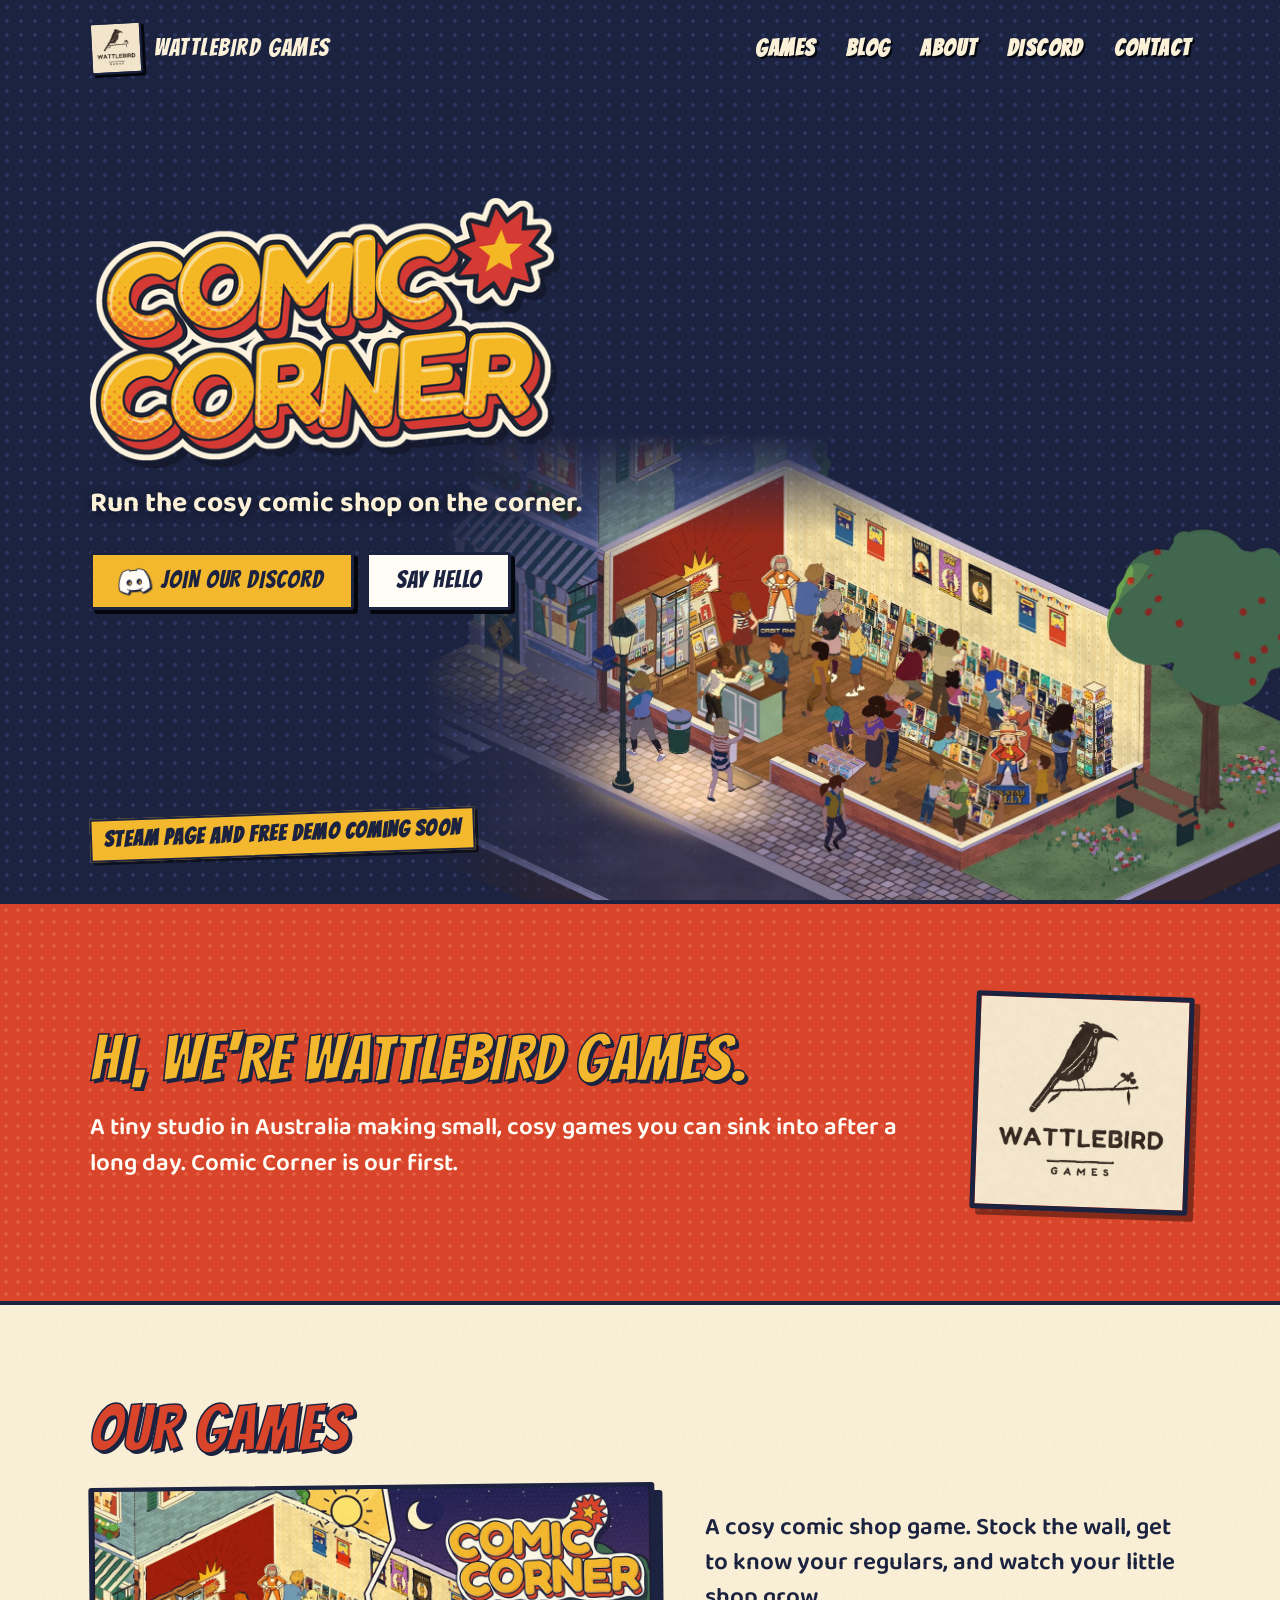
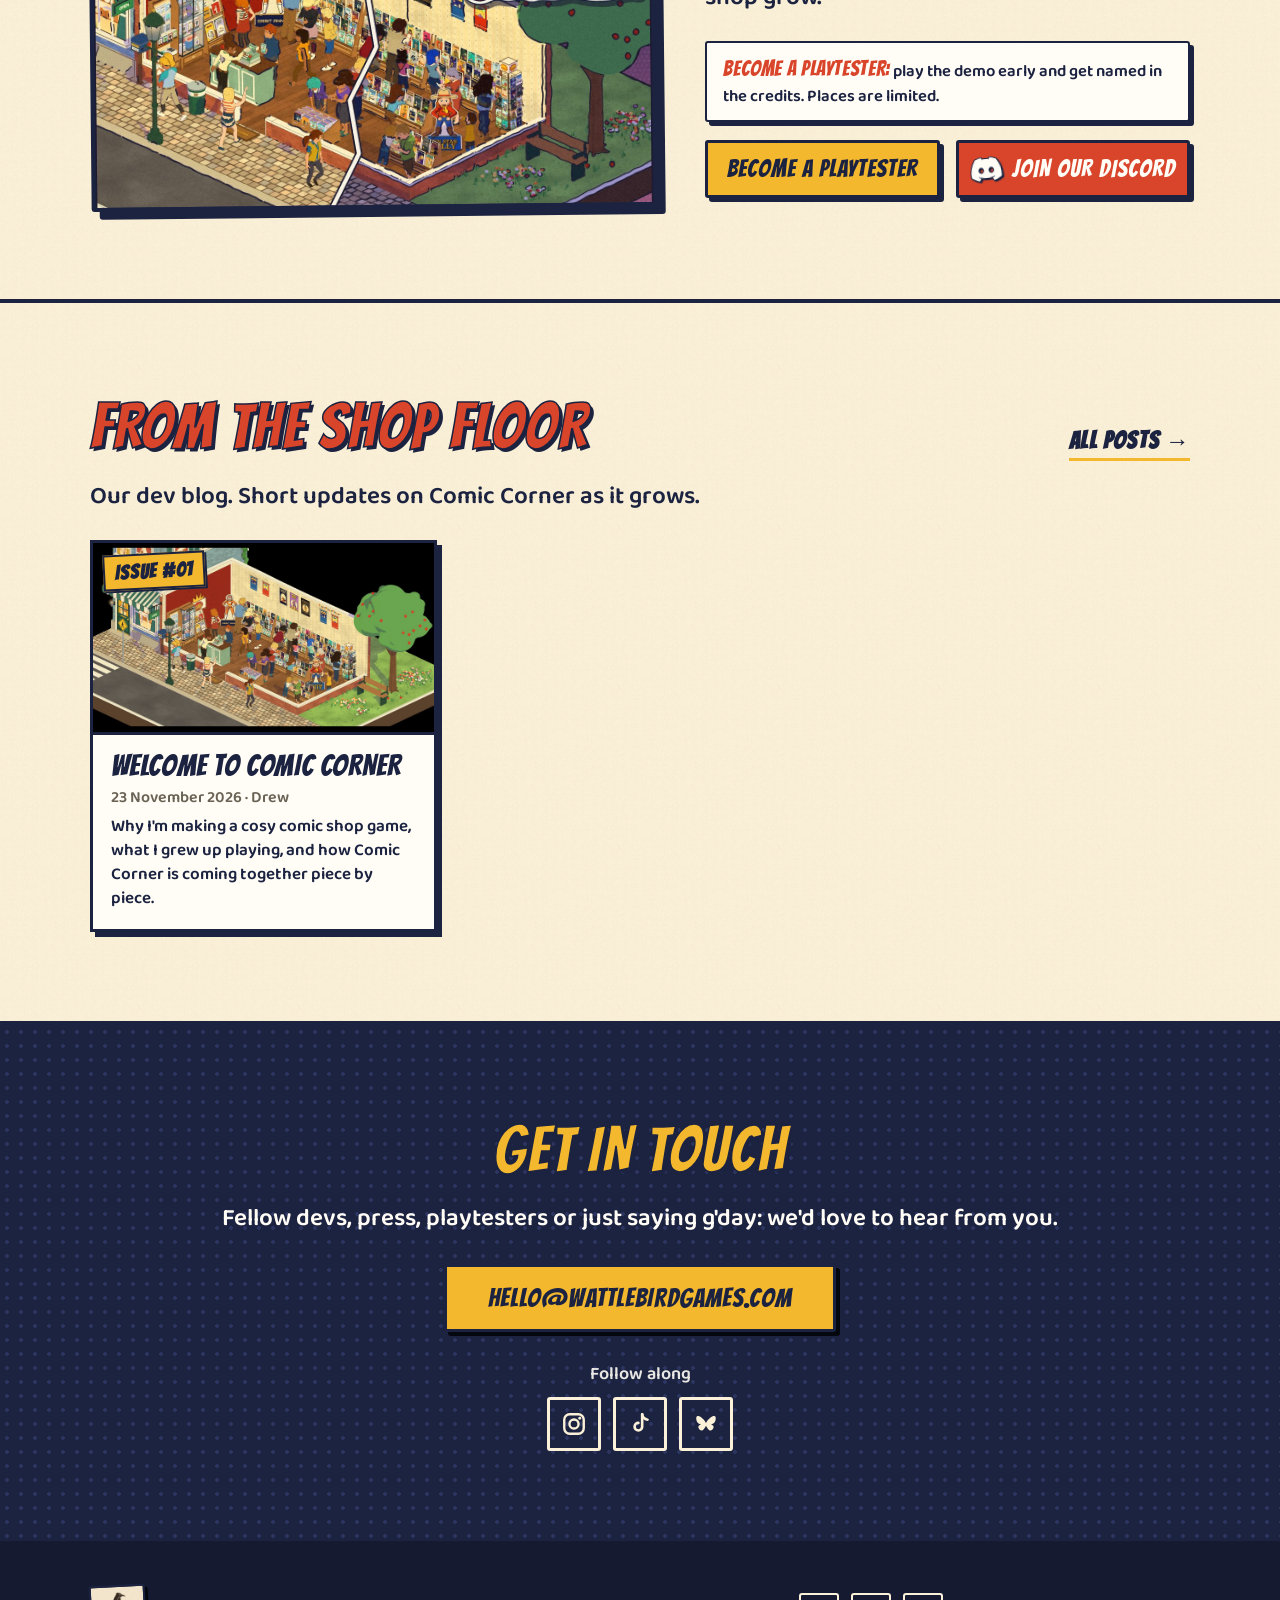
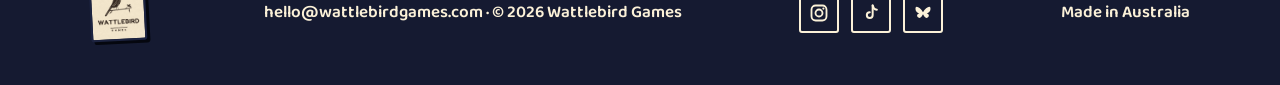
==== commit 828c0588: "Add dev blog: home strip, blog page, post pages, share cards, RSS Drew OK'd the mockup on 23 Nov. Po" ====
--- a/index.html
+++ b/index.html
@@ -5,13 +5,13 @@
 <title>Wattlebird Games</title>
 <meta name="description" content="Wattlebird Games is a tiny studio in Australia making small, cosy games. Our first is Comic Corner, a cosy comic shop game.">
 <meta property="og:title" content="Wattlebird Games"><meta property="og:description" content="Small, cosy games from a tiny studio in Australia."><meta property="og:image" content="https://wattlebirdgames.com/img/og-comic-corner.jpg">
-<link rel="icon" href="img/favicon.png"><link rel="preload" href="fonts/Bangers.ttf" as="font" type="font/ttf" crossorigin><link rel="stylesheet" href="css/site.css">
+<link rel="alternate" type="application/rss+xml" title="Wattlebird Games dev blog" href="/blog/feed.xml"><link rel="icon" href="img/favicon.png"><link rel="preload" href="fonts/Bangers.ttf" as="font" type="font/ttf" crossorigin><link rel="stylesheet" href="css/site.css">
 </head>
 <body>
 <a class="skip" href="#main">Skip to content</a>
 <nav class="top" aria-label="Main">
   <a class="brand" href="index.html"><img src="img/mark.png" alt=""><span>WATTLEBIRD GAMES</span></a>
-  <div class="links"><a href="#games">Games</a><a href="#about">About</a><a class="hide-sm" href="#" data-discord>Discord</a><a href="#contact">Contact</a></div>
+  <div class="links"><a href="#games">Games</a><a href="blog/">Blog</a><a href="#about">About</a><a class="hide-sm" href="#" data-discord>Discord</a><a href="#contact">Contact</a></div>
 </nav>
 <header class="hero">
   <div class="t">
@@ -43,6 +43,7 @@
     </div>
   </div>
 </section>
+<!--BLOG:START--><section class="cream blogsec" id="blog"><div class="wide"><div class="sec-head"><h2>From the shop floor</h2><a class="more" href="blog/">All posts &rarr;</a></div><p class="lead">Our dev blog. Short updates on Comic Corner as it grows.</p><div class="posts"><a class="post-card" href="blog/issue-01/"><div class="pc-img"><img src="blog/issue-01/cover-busy-shop.jpg" alt="" loading="lazy"><span class="issue">ISSUE #01</span></div><div class="pc-t"><h3>Welcome to Comic Corner</h3><p>23 November 2026 · Drew</p><p class="sum">Why I&#x27;m making a cosy comic shop game, what I grew up playing, and how Comic Corner is coming together piece by piece.</p></div></a></div></div></section><!--BLOG:END-->
 <section class="warm" id="contact">
   <div class="wide cta">
     <h2>Get in touch</h2>
--- a/css/site.css
+++ b/css/site.css
@@ -177,3 +177,47 @@
 /* on navy, the ink shadow needs to be darker than the page to show */
 .hero .btn,#contact .btn{box-shadow:4px 4px 0 #05070f}
 .hero .btn:hover,#contact .btn:hover{box-shadow:6px 6px 0 #05070f}
+/* logo tile: the cream mark as printed, ink edge + hard shadow, so it stands off the navy (Drew, 23 Nov) */
+nav.top .brand img,footer img{filter:none;border:2.5px solid var(--ink);border-radius:3px;box-shadow:3px 3px 0 #05070f;background:var(--cream);transform:rotate(-3deg)}
+nav.top .brand img{height:52px;width:52px}
+/* top menu: comic caps like the game's title type (Drew picked A, 23 Nov) */
+nav.top .links a{font-family:Bangers;letter-spacing:.06em;text-transform:uppercase;font-size:1.3em;opacity:1;text-shadow:2px 2px 0 #05070f}
+nav.top .links a:hover{color:var(--yel);text-decoration:underline;text-decoration-thickness:3px;text-underline-offset:5px}
+
+/* ===== Dev blog (Drew OK 23 Nov). Pages are built by tools/build_blog.py ===== */
+.blogsec{border-top:4px solid var(--ink)}
+.sec-head{display:flex;justify-content:space-between;align-items:baseline;gap:20px;flex-wrap:wrap}
+.more,.rss{font-family:Bangers;letter-spacing:.05em;font-size:24px;color:var(--ink);text-decoration:none;border-bottom:3px solid var(--yel)}
+.posts{display:grid;grid-template-columns:repeat(3,1fr);gap:30px;margin-top:26px}
+.post-card{display:block;background:var(--paper);border:3px solid var(--ink);box-shadow:5px 5px 0 var(--ink);text-decoration:none;color:var(--ink);transition:transform .12s}
+.post-card:nth-child(2){transform:rotate(.6deg)}.post-card:nth-child(3){transform:rotate(-.5deg)}
+.post-card:hover{transform:translate(-2px,-2px)}
+.pc-img{position:relative;aspect-ratio:16/9;overflow:hidden;border-bottom:3px solid var(--ink)}
+.pc-img img{width:100%;height:100%;object-fit:cover}
+.issue{position:absolute;top:10px;left:10px;background:var(--yel);border:2.5px solid var(--ink);font-family:Bangers;font-size:20px;letter-spacing:.05em;padding:2px 10px;transform:rotate(-3deg);box-shadow:2px 2px 0 var(--ink)}
+.pc-t{padding:14px 18px 18px}.pc-t h3{font-size:30px;margin:0 0 4px;color:var(--ink)}.pc-t p{font-size:16px;color:#6a6254}
+/* blog pages */
+.blogpage{min-height:0;padding:0 var(--pad) 80px}
+.blogpage h2{color:var(--yel);text-shadow:3px 3px 0 #05070f;-webkit-text-stroke:1.5px #05070f}
+.blogpage .rss{color:var(--cream)}
+.page-top{padding-top:130px}
+.post{max-width:780px;margin:0 auto;background:var(--paper);border:3px solid var(--ink);box-shadow:8px 8px 0 var(--ink);padding:clamp(24px,4vw,56px);color:var(--ink)}
+.post h1{font-family:Bangers;font-weight:400;font-size:clamp(44px,5vw,68px);line-height:1;color:var(--red);-webkit-text-stroke:1.5px var(--ink);text-shadow:3px 3px 0 var(--ink);margin:16px 0 10px}
+.post .meta{font-size:17px;color:#6a6254;margin-bottom:24px}
+.post p{font-size:20px;line-height:1.6;margin:0 0 18px;font-weight:500}
+.post figure{margin:26px -10px}.post figure img{border:3px solid var(--ink);box-shadow:5px 5px 0 var(--ink)}
+.post figcaption{font-size:15px;color:#6a6254;margin-top:10px}
+.post .issue{position:static;display:inline-block}
+.draft{background:#fff3c4;border-left:5px solid var(--yel);padding:2px 8px;font-style:italic}
+.share{display:flex;gap:12px;align-items:center;flex-wrap:wrap;border-top:3px dashed #1c234040;margin-top:30px;padding-top:20px;font-family:Bangers;font-size:22px;letter-spacing:.04em}
+.share a{border:2.5px solid var(--ink);padding:4px 12px;text-decoration:none;color:var(--ink);box-shadow:3px 3px 0 var(--ink);background:var(--cream)}
+.post-cta{max-width:780px;margin:34px auto 0;background:var(--red);border:3px solid var(--ink);box-shadow:8px 8px 0 #05070f;padding:22px 28px;display:flex;gap:18px;align-items:center;justify-content:space-between;flex-wrap:wrap;color:var(--paper)}
+.post-cta b{font-family:Bangers;font-weight:400;font-size:32px;letter-spacing:.03em;color:var(--yel);text-shadow:2px 2px 0 var(--ink)}
+.navpost{max-width:780px;margin:24px auto 0;display:flex;justify-content:space-between;font-family:Bangers;font-size:22px;letter-spacing:.04em}
+.navpost a{color:var(--yel);text-decoration:none}
+@media (max-width:900px){.posts{grid-template-columns:1fr}}
+.hero .post-card{box-shadow:6px 6px 0 #05070f}.pc-t .sum{color:var(--ink);font-size:17px;margin-top:6px}
+.post p{text-shadow:none}.hero .post{box-shadow:8px 8px 0 #05070f}
+.post h2{font-family:Bangers;font-weight:400;font-size:38px;color:var(--ink);-webkit-text-stroke:0;text-shadow:none;margin:30px 0 10px}
+.post ul{font-size:20px;line-height:1.6;margin:0 0 18px 24px}.post a{color:var(--red)}
+.post figure img{width:100%}
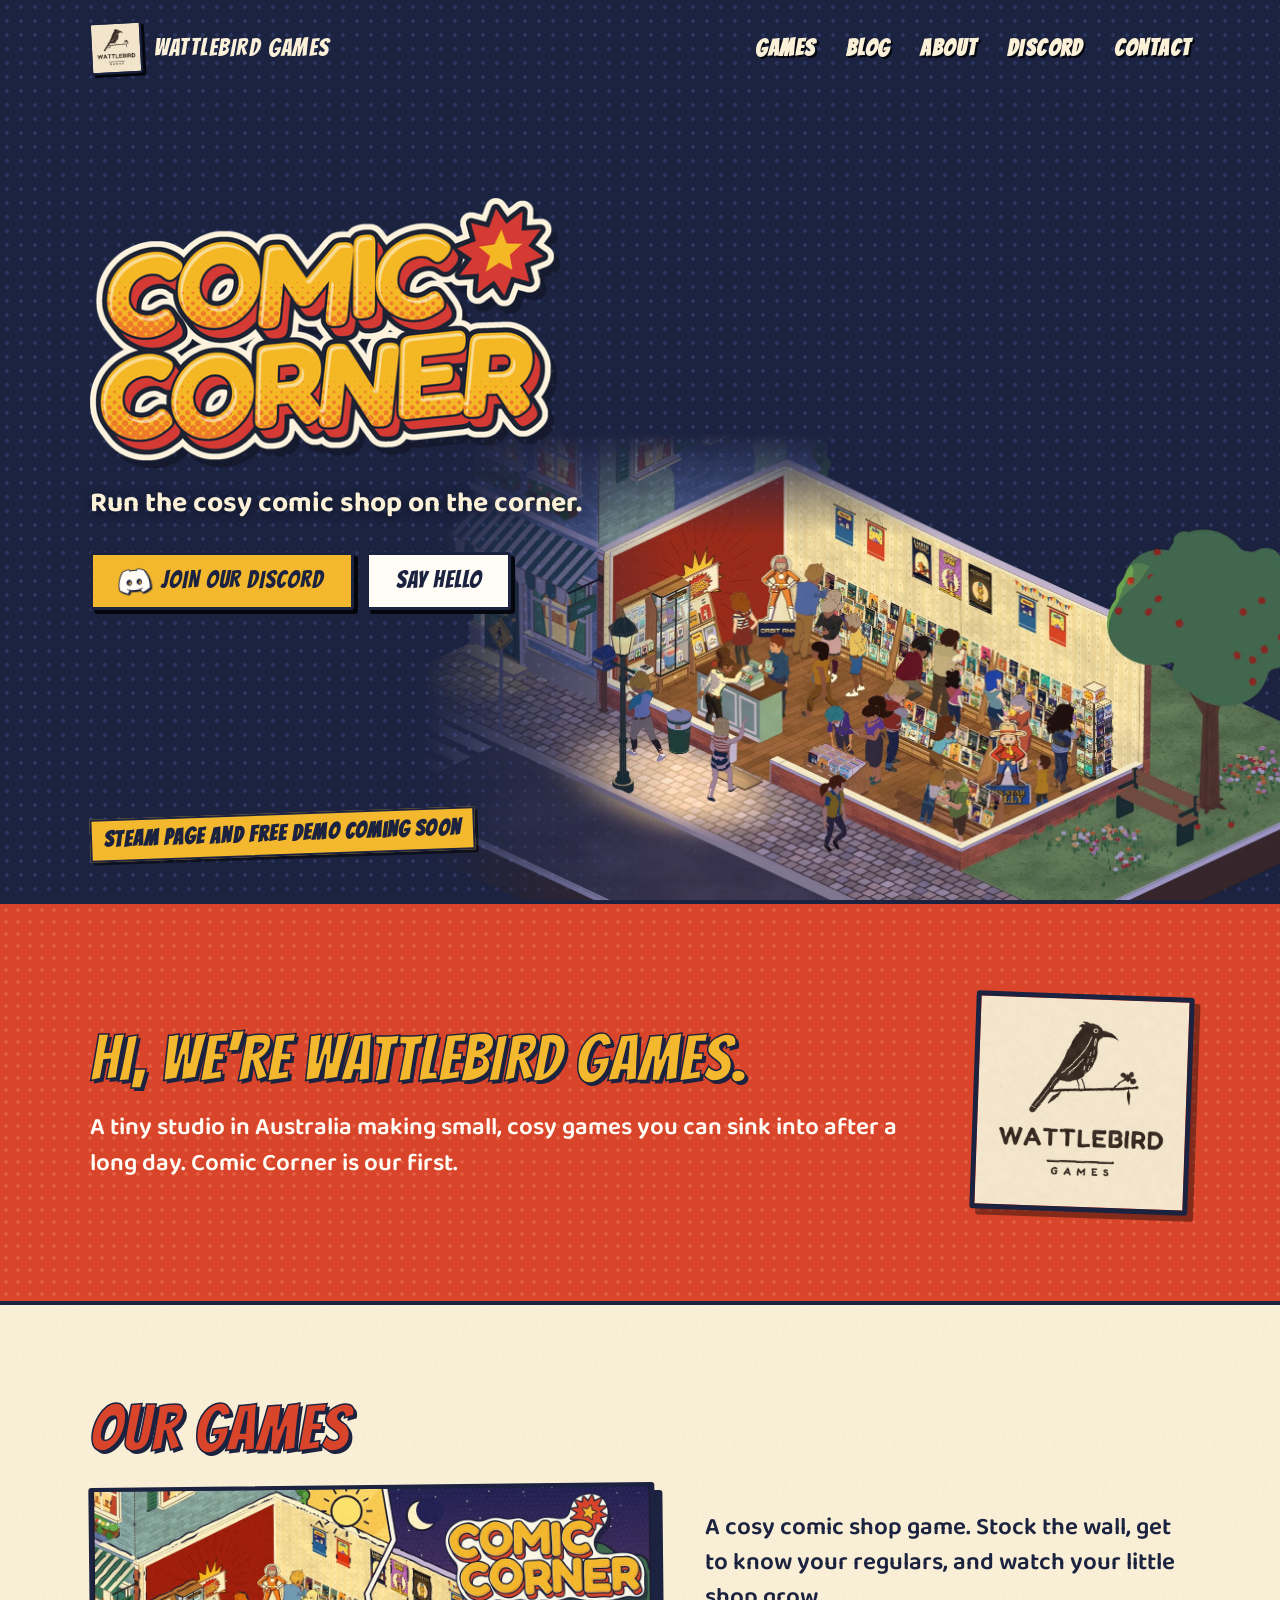
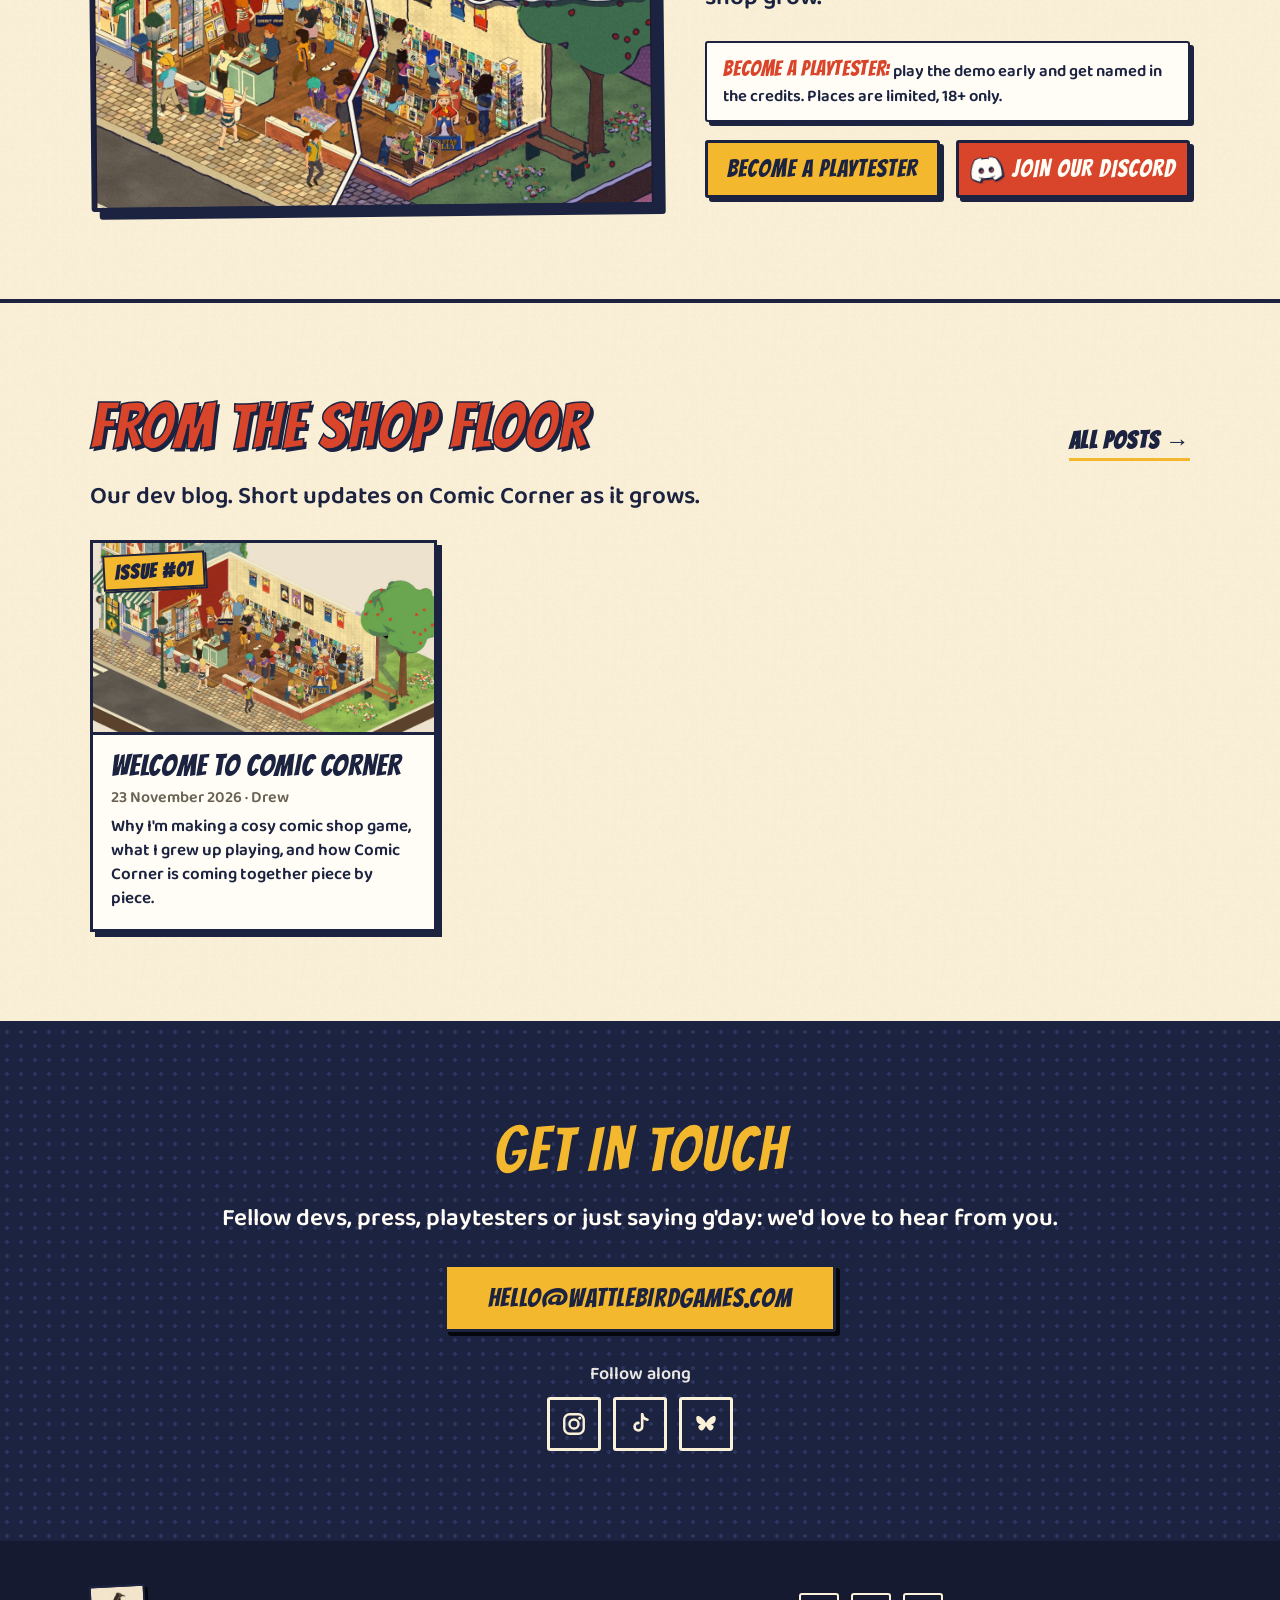
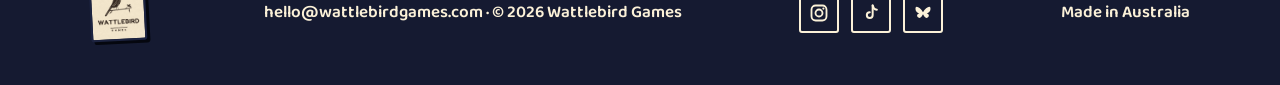
==== commit 77d3042c: "Playtester sign-up: show 18+ only Drew picked 18+ for playtesters (28 Nov). Matches the playtester a" ====
--- a/index.html
+++ b/index.html
@@ -37,7 +37,7 @@
       <div class="info">
         <h3 class="sr">Comic Corner</h3>
         <p class="lead">A cosy comic shop game. Stock the wall, get to know your regulars, and watch your little shop grow.</p>
-        <p class="playtest"><b>Become a playtester:</b> play the demo early and get named in the credits. Places are limited.</p>
+        <p class="playtest"><b>Become a playtester:</b> play the demo early and get named in the credits. Places are limited, 18+ only.</p>
         <div class="btns pair"><a class="btn" href="https://docs.google.com/forms/d/e/1FAIpQLSfuAGHpLEdJkSr7bj7zB9c6hjdYOWPPjjxjx5vicbKO80FxpA/viewform" target="_blank" rel="noopener">Become a playtester</a><a class="btn alt" href="#" data-discord><svg class="ico" viewBox="0 0 24 24" aria-hidden="true"><path d="M20.317 4.3698a19.7913 19.7913 0 00-4.8851-1.5152.0741.0741 0 00-.0785.0371c-.211.3753-.4447.8648-.6083 1.2495-1.8447-.2762-3.68-.2762-5.4868 0-.1636-.3933-.4058-.8742-.6177-1.2495a.077.077 0 00-.0785-.037 19.7363 19.7363 0 00-4.8852 1.515.0699.0699 0 00-.0321.0277C.5334 9.0458-.319 13.5799.0992 18.0578a.0824.0824 0 00.0312.0561c2.0528 1.5076 4.0413 2.4228 5.9929 3.0294a.0777.0777 0 00.0842-.0276c.4616-.6304.8731-1.2952 1.226-1.9942a.076.076 0 00-.0416-.1057c-.6528-.2476-1.2743-.5495-1.8722-.8923a.077.077 0 01-.0076-.1277c.1258-.0943.2517-.1923.3718-.2914a.0743.0743 0 01.0776-.0105c3.9278 1.7933 8.18 1.7933 12.0614 0a.0739.0739 0 01.0785.0095c.1202.099.246.1981.3728.2924a.077.077 0 01-.0066.1276 12.2986 12.2986 0 01-1.873.8914.0766.0766 0 00-.0407.1067c.3604.698.7719 1.3628 1.225 1.9932a.076.076 0 00.0842.0286c1.961-.6067 3.9495-1.5219 6.0023-3.0294a.077.077 0 00.0313-.0552c.5004-5.177-.8382-9.6739-3.5485-13.6604a.061.061 0 00-.0312-.0286zM8.02 15.3312c-1.1825 0-2.1569-1.0857-2.1569-2.419 0-1.3332.9555-2.4189 2.157-2.4189 1.2108 0 2.1757 1.0952 2.1568 2.419 0 1.3332-.9555 2.4189-2.1569 2.4189zm7.9748 0c-1.1825 0-2.1569-1.0857-2.1569-2.419 0-1.3332.9554-2.4189 2.1569-2.4189 1.2108 0 2.1757 1.0952 2.1568 2.419 0 1.3332-.946 2.4189-2.1568 2.4189Z"/></svg>Join our Discord</a></div>
       </div>
     </div>
--- a/css/site.css
+++ b/css/site.css
@@ -221,3 +221,38 @@
 .post h2{font-family:Bangers;font-weight:400;font-size:38px;color:var(--ink);-webkit-text-stroke:0;text-shadow:none;margin:30px 0 10px}
 .post ul{font-size:20px;line-height:1.6;margin:0 0 18px 24px}.post a{color:var(--red)}
 .post figure img{width:100%}
+
+/* Press kit page (28 Nov 2026) */
+.press h3.sub{margin-top:48px;color:var(--yel)}
+.ok-box{background:var(--yel);color:var(--ink);border:4px solid #05070f;border-radius:18px;box-shadow:8px 8px 0 #05070f;padding:22px 26px;margin:28px 0 36px;max-width:900px}
+.ok-box h3{margin-bottom:6px}
+.ok-box p{font-size:clamp(16px,1.5vw,20px);margin-top:6px}
+.press-grid{display:grid;grid-template-columns:1fr 1fr;gap:28px;margin-top:28px}
+.panel{background:var(--cream);color:var(--ink);border:4px solid #05070f;border-radius:18px;padding:24px 26px;box-shadow:8px 8px 0 #05070f}
+.panel p{margin-top:10px;font-size:17px}
+.panel ul{margin:12px 0 0 20px;font-size:17px}
+.facts{display:grid;grid-template-columns:auto 1fr;gap:6px 18px;font-size:17px}
+.facts dt{font-family:Bangers;letter-spacing:.5px}
+.dl-grid{display:grid;grid-template-columns:repeat(3,1fr);gap:24px;margin-top:16px}
+.dl{display:flex;flex-direction:column;gap:6px;text-decoration:none}
+.dl b{font-family:Bangers;font-size:22px;letter-spacing:.5px;margin-top:6px}
+.dl small{opacity:.8}
+.dl .frame,.dl .chk{aspect-ratio:16/10;display:grid;place-items:center;border:4px solid #05070f;border-radius:14px;overflow:hidden}
+.dl .chk{background:#2f2853;padding:14px}
+.dl .chk.light{background:var(--cream)}
+.dl .chk img{max-height:100%;object-fit:contain}
+.dl:hover b{text-decoration:underline}
+.dl.soon{opacity:.6}
+.soon-line{font-size:18px;opacity:.85}
+.swatches{display:flex;flex-wrap:wrap;gap:8px;margin-top:12px}
+.swatches span{background:var(--c);color:var(--t,#fff);border:2px solid #05070f;border-radius:10px;padding:8px 10px;font-size:13px;line-height:1.25;min-width:92px}
+@media (max-width:860px){.press-grid,.dl-grid{grid-template-columns:1fr}}
+.press .panel p,.press .panel li,.press .ok-box p,.press .facts{text-shadow:none}
+.press .drew-quote{margin-top:14px;border-left:5px solid var(--yel);padding-left:14px}
+.press .drew-quote p{font-style:italic}
+.press .drew-quote cite{display:block;margin-top:8px;font-size:15px;font-style:normal;opacity:.8}
+.press .dl-grid.four{grid-template-columns:repeat(4,1fr)}
+.press .dl .frame.tall{aspect-ratio:2/3}
+.press .dl small a{color:inherit}
+@media (max-width:860px){.press .dl-grid.four{grid-template-columns:1fr 1fr}}
+.press .dl .chk img{width:100%;height:100%;object-fit:contain;min-height:0}
